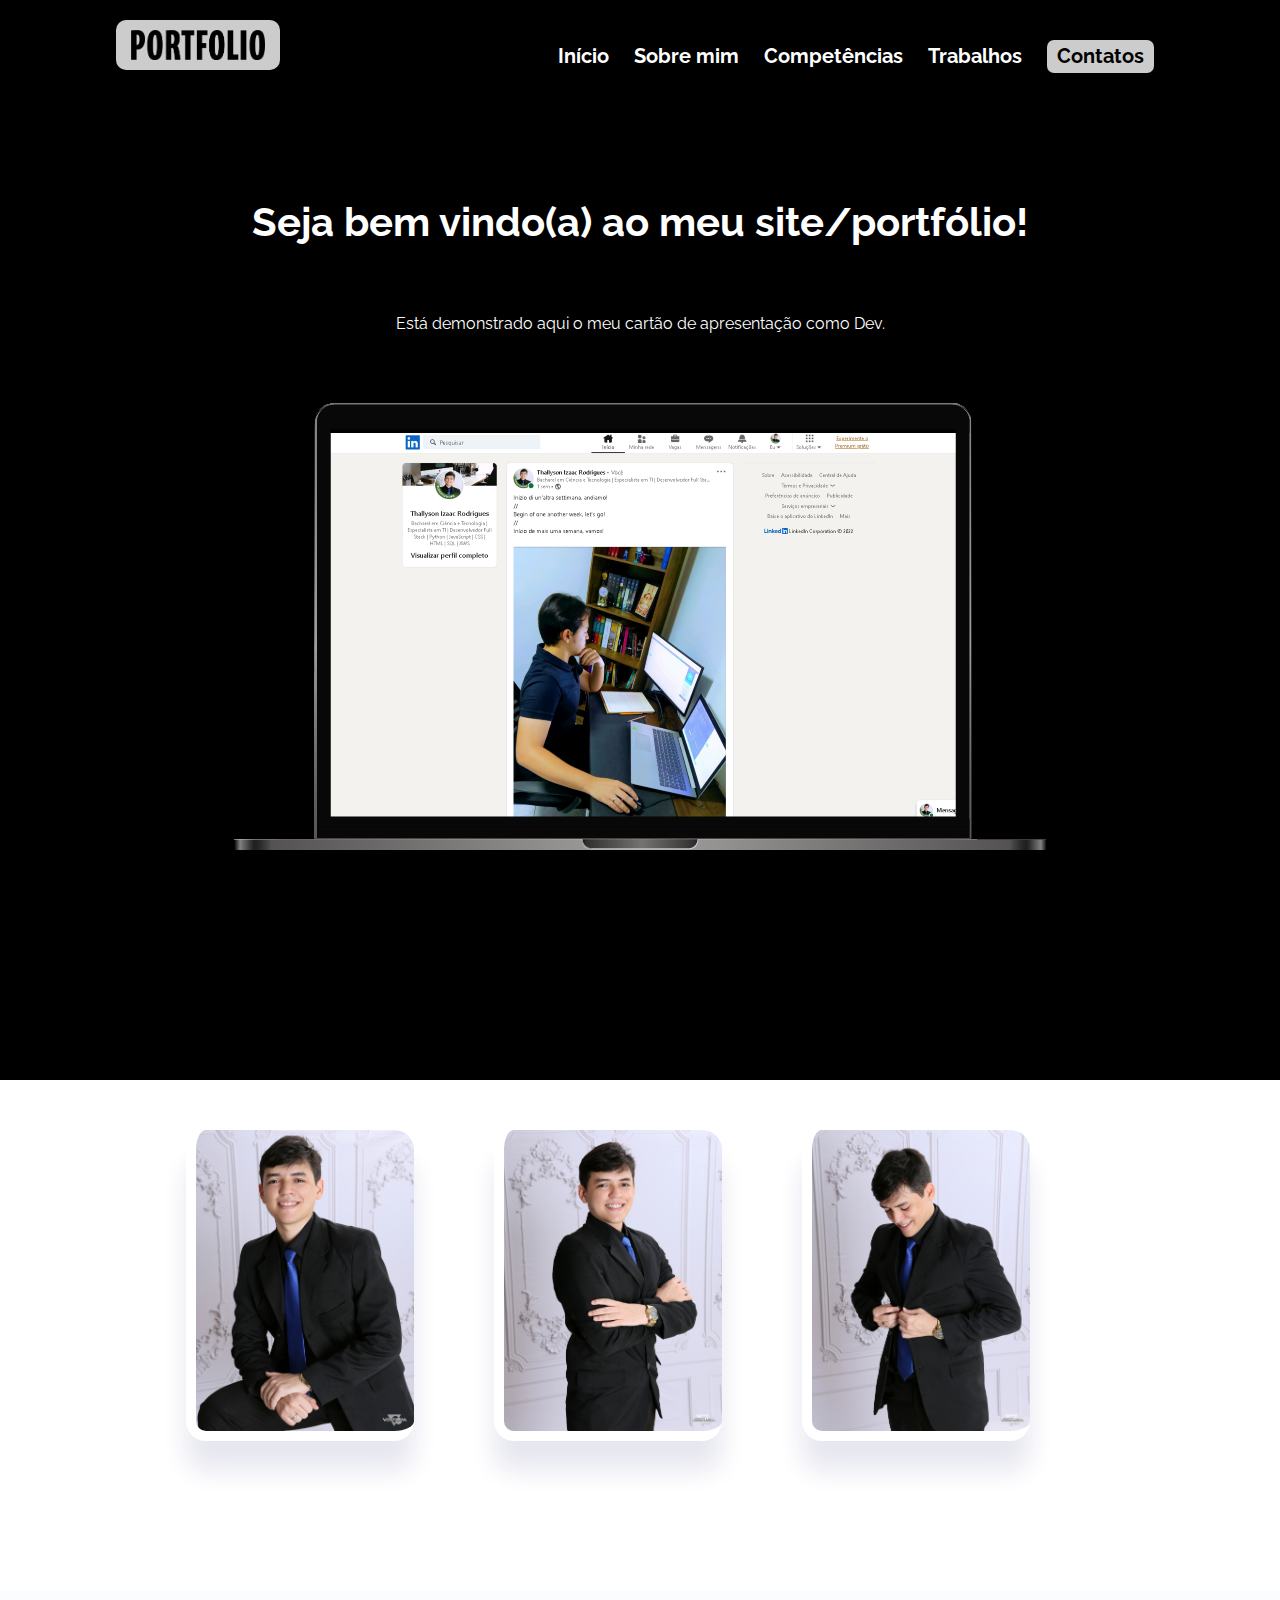
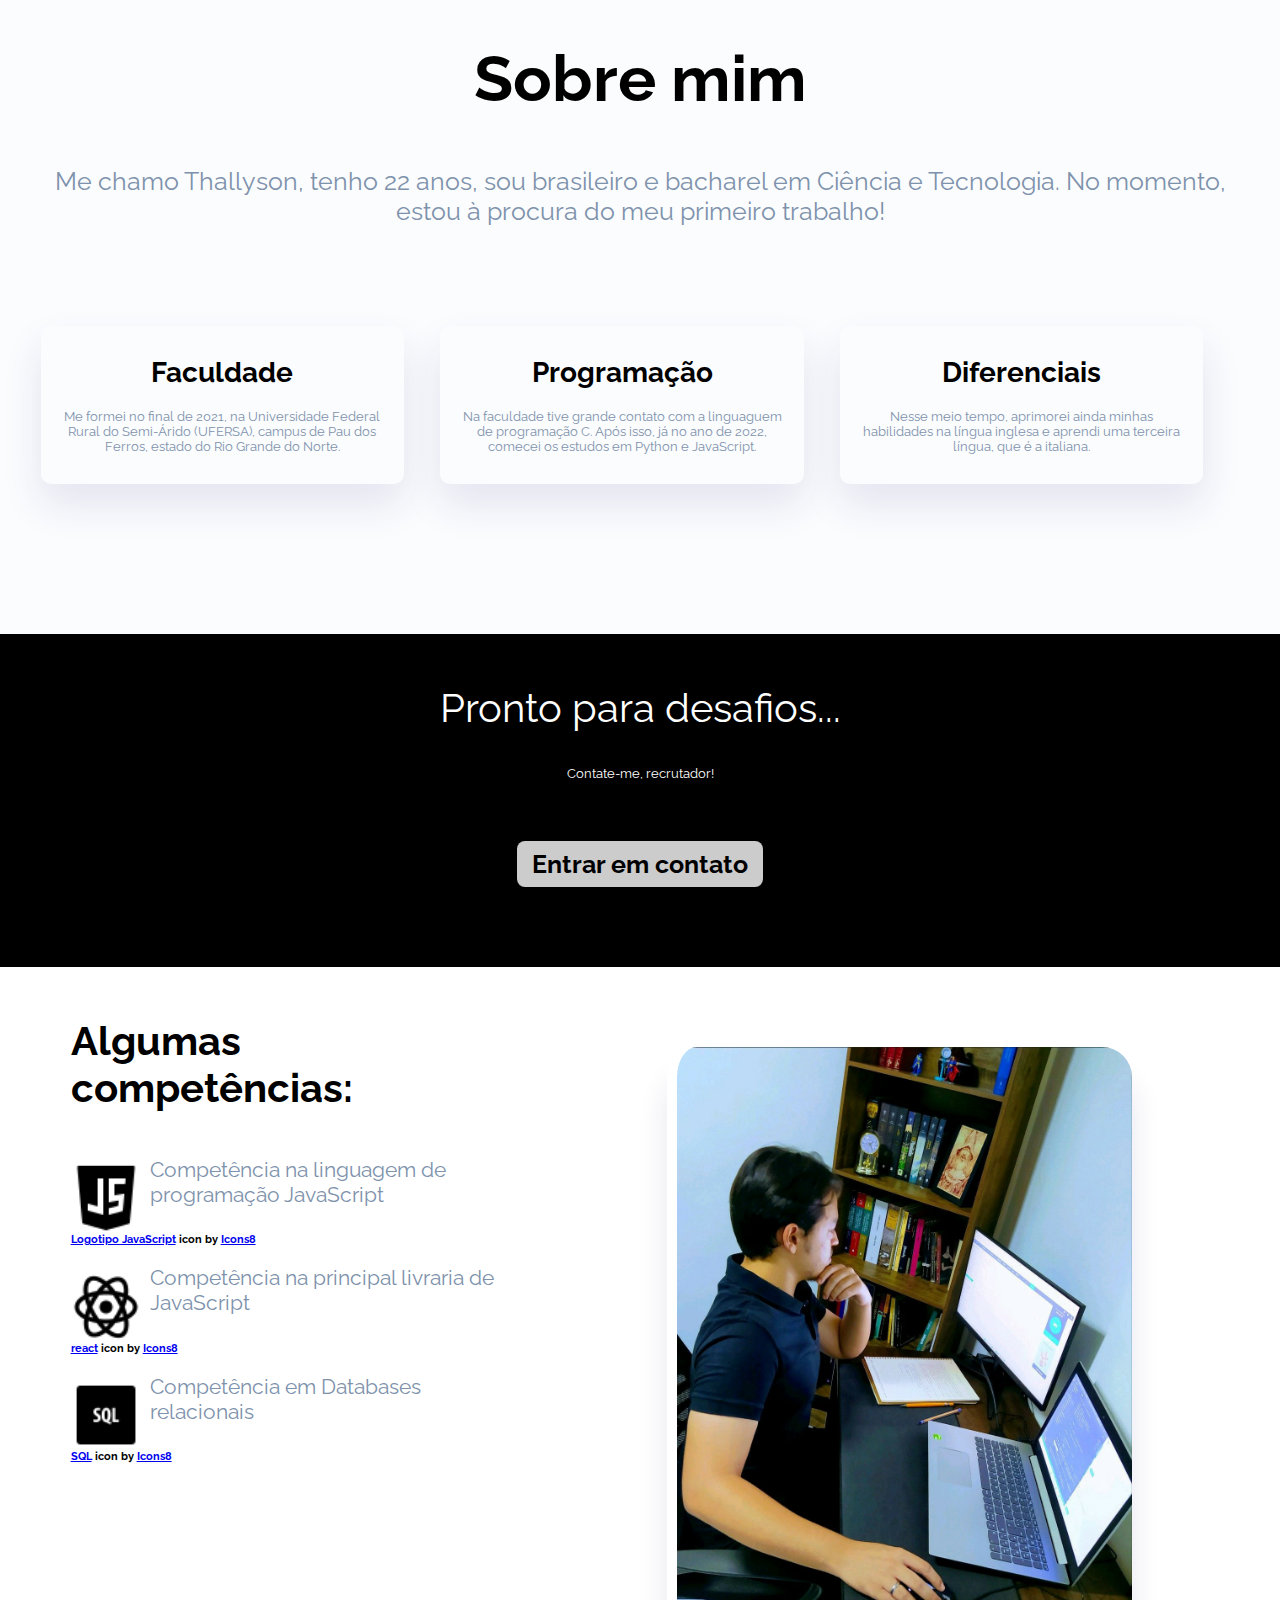
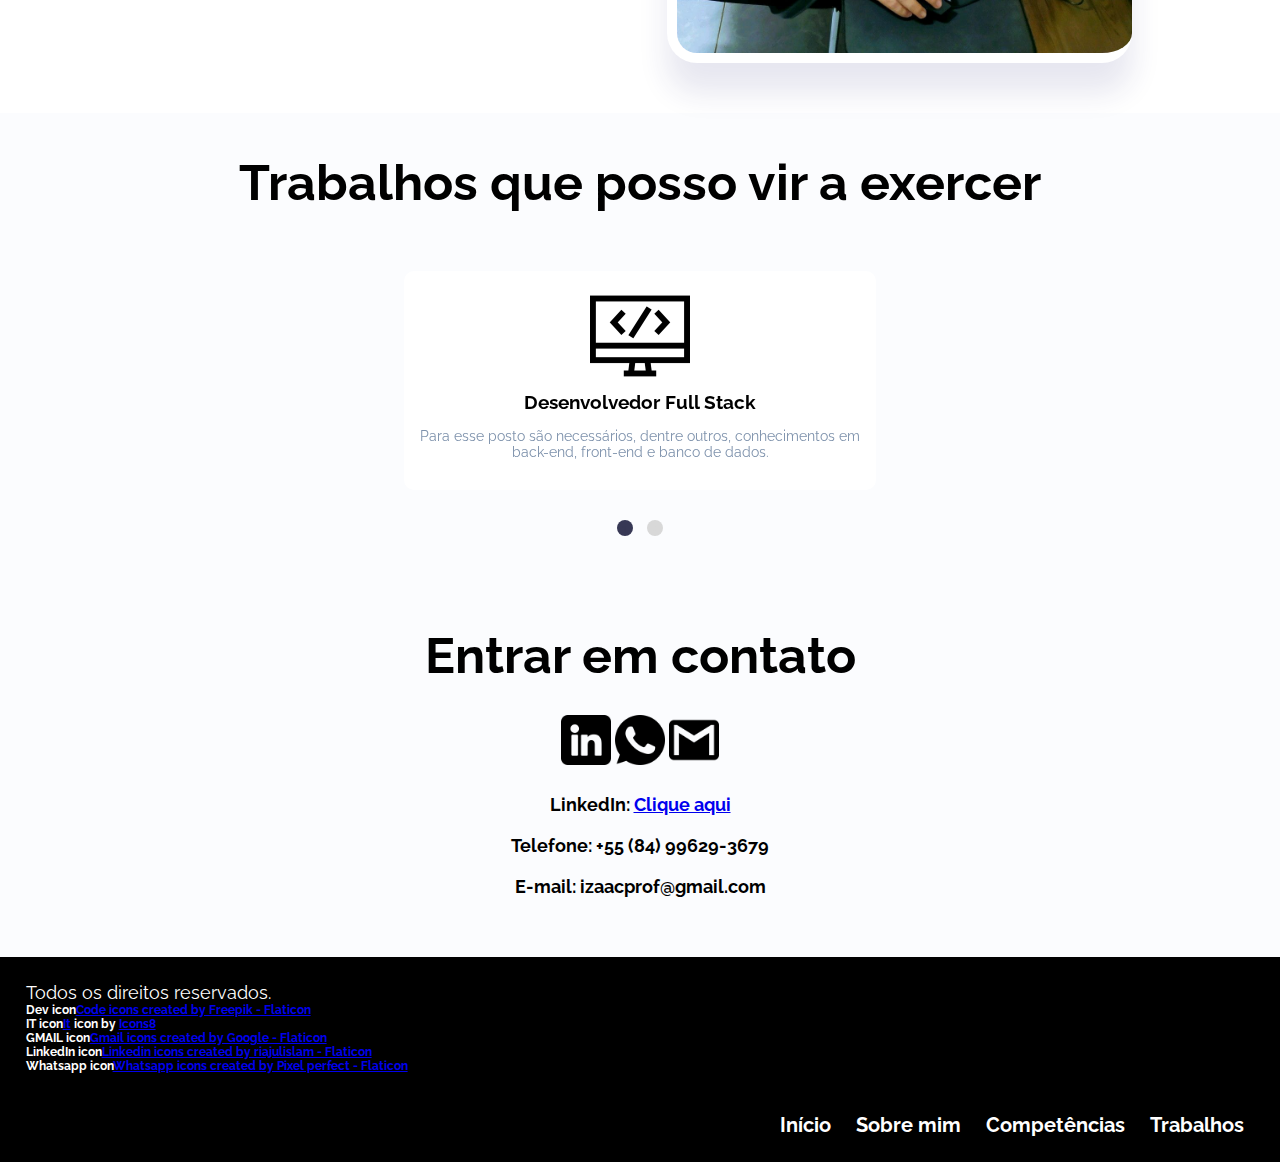
==== index.html @ 982c9e4d "Initial commit" ====
<html>
    <head>
        <title>DevThallyson Portfolio Website</title>
        <link rel="stylesheet" href="https://stackpath.bootstrapcdn.com/font-awesome/4.7.0/css/font-awesome.min.css" integrity="sha384-wvfXpqpZZVQGK6TAh5PVlGOfQNHSoD2xbE+QkPxCAFlNEevoEH3Sl0sibVcOQVnN" crossorigin="anonymous">
        <link rel="preconnect" href="https://fonts.gstatic.com">
        <link href="https://fonts.googleapis.com/css2?family=Raleway:wght@300;400;700&display=swap" rel="stylesheet">
        <meta name="viewport" content="width=device-width, initial-scale=1.0, maximum-scale=1.0">
        <link rel="stylesheet" href="style.css">
    </head>
    <body>
        <section class="main" id="inicio">
                <div class="center">
                    <div class="menu">
                        <div class="logo-menu">
                            <a href="/"></a>
                            <img src="imgs/NomePortfolio.png" alt="">
                        </div>
                        <div class="items-menu">
                            <a href="#inicio">Início</a>
                            <a href="#sobre-mim">Sobre mim</a>
                            <a href="#competencias">Competências</a>
                            <a href="#trabalhos">Trabalhos</a>
                            <a class="contact-btn" href="#contatos">Contatos</a>
                        </div>
                        <div class="items-menu-mobile">
                            <i class="fa fa-bars" aria-hidden="true"></i>
                            <div class="menu-mobile">
                                <a href="#inicio">Início</a>
                                <a href="#sobre-mim">Sobre mim</a>
                                <a href="#competencias">Competências</a>
                                <a href="#trabalhos">Trabalhos</a>
                                <a class="contact-btn" href="#contatos">Contatos</a>
                            </div>
                        </div>
                    </div>
                    <div class="mockup">
                    <h1>Seja bem vindo(a) ao meu site/portfólio!</h1>
                    <br>
                    <p>Está demonstrado aqui o meu cartão de apresentação como Dev.</dev></p>
                    <br>
                    <img src="imgs/note.png" />
                    </div>
                </div>
        </section>
        <section class="fotos">
            <div class="center">
                <img src="imgs/WhatsApp Image 2022-09-21 at 18.25.59.jpeg"/>
                <img src="imgs/WhatsApp Image 2022-09-21 at 18.26.00 (1).jpeg"/>
                <img src="imgs/WhatsApp Image 2022-09-21 at 18.26.00.jpeg"/>
            </div>
        </section>
        <section class="sobre-mim" id="sobre-mim">
            <div class="center">
                <h2>Sobre mim</h2>
                <p>Me chamo Thallyson, tenho 22 anos, sou brasileiro e bacharel em Ciência e Tecnologia.
                    No momento, estou à procura do meu primeiro trabalho!
                </p>

                <div class="diferenciais">
                    <div class="box-diferenciais">
                        <img src="">
                        <h3>Faculdade</h3>
                        <p>Me formei no final de 2021, na Universidade Federal Rural do Semi-Árido (UFERSA), campus de Pau dos Ferros, estado do Rio Grande do Norte.</p>
                    </div>
                    <div class="box-diferenciais">
                        <img src="">
                        <h3>Programação</h3>
                        <p>Na faculdade tive grande contato com a linguaguem de programação C. Após isso, já no ano de 2022, comecei os estudos em Python e JavaScript.</p>
                    </div>
                    <div class="box-diferenciais">
                        <img src="">
                        <h3>Diferenciais</h3>
                        <p>Nesse meio tempo, aprimorei ainda minhas habilidades na língua inglesa e aprendi uma terceira língua, que é a italiana. 
                        </p>
                    </div>
                </div>
            </div>
        </section>
        <section class="cta">
            <h2>Pronto para desafios...</h2>
            <h4>Contate-me, recrutador!</h4>
            <a href="#contatos">Entrar em contato</a>
        </section>
        <section class="beneficios" id="competencias">
            <div style="max-width: 1280px;" class="center">
                <div class="lista-beneficios">
                    <h1>Algumas competências:</h1>
                    <br/>
                    <p><img src="/imgs/js.png" alt=""/><span>Competência na linguagem de programação JavaScript</span></p>
                    <h6><a target="_blank" href="https://icons8.com/icon/106036/logotipo-javascript">Logotipo JavaScript</a> icon by <a target="_blank" href="https://icons8.com">Icons8</a></h6>
                    <br>
                    <p><img src="/imgs/react.png" alt=""/><span>Competência na principal livraria de JavaScript</span></p>
                    <h6><a target="_blank" href="https://icons8.com/icon/viH7JJy51bHj/react">react</a> icon by <a target="_blank" href="https://icons8.com">Icons8</a></h6>
                    <br/>
                    <p><img src="/imgs/sql.png" alt=""/><span>Competência em Databases relacionais</span></p>
                    <h6><a target="_blank" href="https://icons8.com/icon/10429/sql">SQL</a> icon by <a target="_blank" href="https://icons8.com">Icons8</a></h6>
                </div>
                <div class="img-beneficios">
                    <img src="imgs/WhatsApp Image 2022-09-21 at 20.45.23.jpeg" alt="">
                </div>
            </div>
        </section>
        <section class="trabalhos" id="trabalhos">
            <h1>Trabalhos que posso vir a exercer</h1>
            <div style="display: block;" class="center"></div>
            <br>
            <div class="container-slider">
                <div class="container-slider-single">
                    <img src="/imgs/dev.png" alt="">
                    <h3>Desenvolvedor Full Stack</h3>
                    <p>Para esse posto são necessários, dentre outros, conhecimentos em back-end, front-end e banco de dados.</p>
                </div>
                <div class="container-slider-single">
                    <img src="/imgs/IT.png" alt="">
                    <h3>Especialista em TI</h3>
                    <p>Para esse posto são necessários, dentre outros, conhecimentos em redes de computadores, cloud services e sistemas operativos.</p>
                </div>
            </div>
        </section>
        <section class="contato" id="contatos">
            <h1>Entrar em contato</h1>
            <div style="display: block;" class="center">
                <div class="lista-contatos-img">
                    <img style="max-width: 50px;" src="/imgs/linkedin.png" alt="">
                    <img style="max-width: 50px;" src="/imgs/whatsapp.png" alt="">
                    <img style="max-width: 50px;" src="/imgs/gmail-logo.png" alt="">
                </div>
                <div class="lista-contatos">
                    <h2>LinkedIn: <a target="_blank" href="https://www.linkedin.com/in/thallyson-izaac-rodrigues-b9a5971b4/">Clique aqui</a></h2>
                    <h2>Telefone: +55 (84) 99629-3679</h2>
                    <h2>E-mail: izaacprof@gmail.com</h2>
                </div>   
            </div>
        </section>
        <footer>
            <div style="max-width: 1280px;" class="center">
                <div class="text-footer">
                    <p>Todos os direitos reservados.</p>
                    <h6>Dev icon<a target="_blank" href="https://www.flaticon.com/free-icons/code" title="code icons">Code icons created by Freepik - Flaticon</a></h6>
                    <h6>IT icon<a target="_blank" href="https://icons8.com/icon/CYgD6pROr0CD/it">It</a> icon by <a target="_blank" href="https://icons8.com">Icons8</a></h6>
                    <h6>GMAIL icon<a href="https://www.flaticon.com/free-icons/gmail" title="gmail icons">Gmail icons created by Google - Flaticon</a></h6>
                    <h6>LinkedIn icon<a href="https://www.flaticon.com/free-icons/linkedin" title="linkedin icons">Linkedin icons created by riajulislam - Flaticon</a></h6>
                    <h6>Whatsapp icon<a href="https://www.flaticon.com/free-icons/whatsapp" title="whatsapp icons">Whatsapp icons created by Pixel perfect - Flaticon</a></h6>
                </div>
                <div class="items-menu">
                    <a href="#inicio">Início</a>
                    <a href="#sobre-mim">Sobre mim</a>
                    <a href="#competencias">Competências</a>
                    <a href="#trabalhos">Trabalhos</a>
                </div>
            </div>
        </footer>
        <script src="jquery.js"></script>
        <script src="slick.min.js"></script>
        <script>
            $(".container-slider").slick({
            dots: true,
            arrows:false,
            speed:1000,
            slidesToShow:1,
            slidesToScroll:1,
            autoPlay:true,
            autoplaySpeed:3000,
            pauseOnHover:false,
            responsive: [
                            {
                              breakpoint: 768,
                              settings: {
                                slidesToShow: 1,
                                slidesToScroll: 1
                              }
                            }],
            });
        </script>
        <script>
            var menuBtn = document.querySelector(".items-menu-mobile i");
            menuBtn.addEventListener("click",()=>{
                let itemsMenu =  document.querySelector(".menu-mobile");
                if(itemsMenu.classList.contains("show")){
                    itemsMenu.classList.remove("show");
                    itemsMenu.classList.add("hide");
                }else{
                    itemsMenu.classList.remove("hide");
                    itemsMenu.classList.add("show");
                }
                
            });
        </script>
    </body>
</html>
---- style.css ----
*{
    margin: 0;
    padding: 0;
    box-sizing: border-box;
    font-family: "Raleway", "sans-serif";
}

.center{
    display: flex;
    max-width: 1100px;
    padding: 0 2%;
    margin: 0 auto;
    flex-wrap: wrap;
}

section.main{
    background-color: #000000;
    background-position: center;
    background-size: cover;
    min-height: 700px;
    padding: 20px 0 80px 0;
}

.logo-menu img{
    background-color: #ccc;
    padding-top: 10px;
    padding-right: 15px;
    padding-left: 15px;
    padding-bottom: 10;
    border-radius: 10px;
    height: 50px;
}

.menu{display: flex; width: 100%;}

.logo-menu{width: 50%;}

.items-menu{
    font-size: 14px;
    width: 100%;
    text-align: right;
}

.items-menu a{
    font-weight: bold;
    color: white;
    text-decoration: none;
    display: inline-block;
    margin: 0 10px;
}

.items-menu a:hover{
    border-bottom: 4px solid #ccc;
}

.items-menu a.contact-btn{
    color: #000000;
    padding-left: 10px;
    padding-right: 10px;
    padding-bottom: 5px;
    padding-top: 4px;
    border-radius: 7px;
    background-color: #CCC;
}

.items-menu a.contact-btn:hover{
    border: 0;
}

.mockup{display: block;width: 100%;color: white;text-align: center; padding-top: 100px;padding-bottom: 150px;}

.mockup h1{
    font-size: 40px;
}

.mockup p{
    padding-top: 50px;
    padding-bottom: 50px;
}

.mockup img{
    background-position: center;
    background-repeat: no-repeat; 
    background-image: url(/imgs/tela.png);
    max-width: 100%;
}

section.fotos{
    padding: 50px 0;
    padding-bottom: 150px;
    padding-left: 5%;
}

section.fotos img{   
    padding-left: 10px;
    padding-bottom: 10px;
    margin-inline: 40px;
    display: inline-block;
    box-shadow: 0px 30px 25px #2426721c;
    border-radius: 20px;
    width: calc(130% / 6);
}

section.sobre-mim{
    padding: 50px 0;
    background-color: #FBFCFE;
    padding-bottom: 150px;
}


section.sobre-mim > .center >h2{
    padding-bottom: 50px;
    font-size: 64px;
    text-align: center;
    width: 100%;
}

section.sobre-mim > .center{
    max-width: 1280px;
}

section.sobre-mim > .center >p{
    padding-bottom: 50px;
    font-size: 25px;
    color: #7E92AC;
    text-align: center;
    width: 100%;
}

.diferenciais{
    display: flex;
    margin-top: 50px;
    margin-inline: 15px;
}

.box-diferenciais{
    box-shadow: 0px 20px 40px #2426721c;
    width: 33%;
    margin-right: 3%;
    padding: 10px 20px;
    border-radius: 10px;
}

.box-diferenciais h3{
    text-align: center;
    font-size: 28px;
    margin: 20px 0;
    color: black;
}

.box-diferenciais p{
    text-align: center;
    font-size: 13px;
    color: #7E92AC;
    margin-bottom: 20px;
}

section.cta{
    background-color: #000000;
    padding-top: 40px;
    padding-bottom: 80px;
    background-size: cover;
    background-position: center;
    min-height: 200px;
    text-align: center;
    color: white;
}

section.cta h2,
section.cta h4{
    font-weight: normal;
    margin: 10px 0;

}

section.cta h2{
    padding-bottom: 25px;
    font-size: 40px;
}

section.cta h4{
    padding-bottom: 50px;
    font-size: 13px;
}

section.cta a{
    display: inline-block;
    padding: 8px 15px;
    font-weight: bold;
    border-radius: 8px;
    font-size: 25px;
    background: #ccc;
    text-decoration: none;
    color: #000000;
}

section.beneficios{
    padding: 50px 0;
}

.lista-beneficios{
    width: 40%;
    padding-left: 45px;
}

.lista-beneficios h1{
    margin-bottom: 6%;
    color: black;
    font-size: 40px;
}

.lista-beneficios p{
    color: #7E92AC;
    vertical-align: middle;
    font-size: 14px;
}

.lista-beneficios span{
    padding-left: 2%;
    font-size: 21px;
    display: inline-block;
    width: calc(100% - 70px);
}

.lista-beneficios img{
    vertical-align: middle;
    width: 70px;
    display: inline-block;
}

.img-beneficios{
    padding-left: 150px;
    width: 50%;
}

.img-beneficios img{
    margin-top: 30px;
    padding-left: 10px;
    padding-bottom: 10px;
    box-shadow: 0px 30px 30px #2426721c;
    border-radius: 30px;
    max-width: 100%;
}

section.trabalhos{
    background-color: #FBFCFE;
    padding: 40px 0;

}

section.trabalhos > h1{
    text-align: center;
    font-size: 50px;
}

.container-slider{
    margin-left: 30%;
    margin-right: 30%;
    overflow: hidden;
    padding: 40px 0;
}

.container-slider-single{ 
    float: left;
    background-color: white;
    padding: 15px;
    text-align: center;
    border-radius: 10px;
}
.container-slider-single h3{
    padding-top: 5px;
}
.container-slider-single p{
    margin: 15px 0;
    color: #7E92AC;
    font-size: 14px;
    
}

.slick-slide{
    margin-inline: 10px;
    }
    .slick-list{
        margin-inline: 10px;
    }

/****SLICK SLIDER****/

.slick-dotted ul{
    display: block;
	list-style-type: none;
	text-align: center;
	position: relative;
	top:30px;
}

.slick-dotted li{
	display: inline-block;
	margin: 0 7px;
}

.slick-dotted button:focus{
	outline: 0;
}

.slick-dotted li button{
	width: 16px;
	height: 16px;
	border-radius: 8px;
	color: #d8d8d8;
	border-width: 0;
	background: #d8d8d8;
	opacity: 1;
	cursor: pointer;
}

li.slick-active button{
	background: #373855;
	color: #373855;
}

.slick-slide:focus { outline: none; }

/*Fim slick slider*/

section.contato{
    background-color: #FBFCFE;
    padding: 40px 0;
}

section.contato h1{
    font-size: 50px;
    text-align: center;
    padding-bottom: 30px;
}

section.contato .lista-contatos-img{
    text-align: center;
    padding-bottom: 25px;
}

section.contato h2{
    font-size: 18px;
    text-align: center;
    margin-bottom: 20px;
}

footer{
    align-items: center;
    font-size: 18px;
    background-color: #000000;
    color: white;
}

.text-footer{
    font-size: 18px;
    width: 100%;
    margin-bottom: 20px;
    margin-top: 25px;
}

.items-menu{
    font-size: 20px;
    margin-top: 20px;
    margin-bottom: 25px;
}

.items-menu-mobile{
    width: 100%;
    text-align: right;
    display: none;
}

.items-menu-mobile i{
    color: white;
    cursor: pointer;
    position: relative;
    top: 15px;
    font-size: 23px;
}

@media screen and (max-width:768px){
    .items-menu-mobile{
        display: block;
    }
    .menu-mobile{
        display: none;
        opacity: 0;
        transition: 1s;
        position: absolute;
        left: 0;
        top: 65px;
        width: 100%;
        padding: 15px 0;
        text-align: center;
        background: #ccc;
        border-radius: 8px;
    }
    .show{
        display: block;
        opacity: 1;
    }
    .hide{
        opacity: 0;
    }
    .menu-mobile a{
        font-size: 25px;
        text-align: center;
        display: block;
        margin: 8px 0;
        color: rgb(40, 40, 40);
        text-decoration: none;
        font-weight: bold;
        padding: 8px 0;
        margin-bottom: 40px;
        margin-top: 40px;
    }
    section.main .items-menu{
        width: 100%;
        display: none;
    }

    footer .items-menu{
        width: 100%;
        text-align: center;
    }
    footer .items-menu a{
        display: block;
        margin: 10px 0;
        text-align: center;
    }
    .text-footer{
        width: 100%;
        text-align: center;
        padding: 8px 0;
    }
    .lista-beneficios,.img-beneficios{
        padding-left: 50px;
        width: 80%;
        margin-bottom: 30px;
        align-items: center;
    }

    .diferenciais{
        flex-wrap: wrap;
    }
    .box-diferenciais{
        width: 100%;
        margin-right: 0;
    }
    section.fotos > .center{
        flex-wrap: nowrap;
        flex-direction: column;
        align-items: center;
        text-align: center;
    }
    section.fotos img{
        margin-top: 25px;
        width: 65%;
        max-width: 300px;
    }
    section.sobre-mim > .center >h2{
        padding-left: 25px;
        width: 95%;
    }
    section.sobre-mim > .center >p{
        padding-left: 25px;
        width: 95%;
    }
    .box-diferenciais{
        margin-bottom: 30px;
    }
    .box-diferenciais h3{
        text-align: center;
    }
    
    .box-diferenciais p{
        text-align: center;
    }

    section.cta{
        width: 100%;
    }
    .lista-beneficios h1{
        padding-bottom: 25px;
    }
    .lista-beneficios img{
        padding-bottom: 80px;
    }
    .lista-beneficios span{
        padding-top: 10px;
        margin-bottom: 0px;
    }
    .container-slider{
        margin-left: 50px;
        margin-right: 50px;
    }
    section.contato h1{
        padding-bottom: 70px;
    }
}
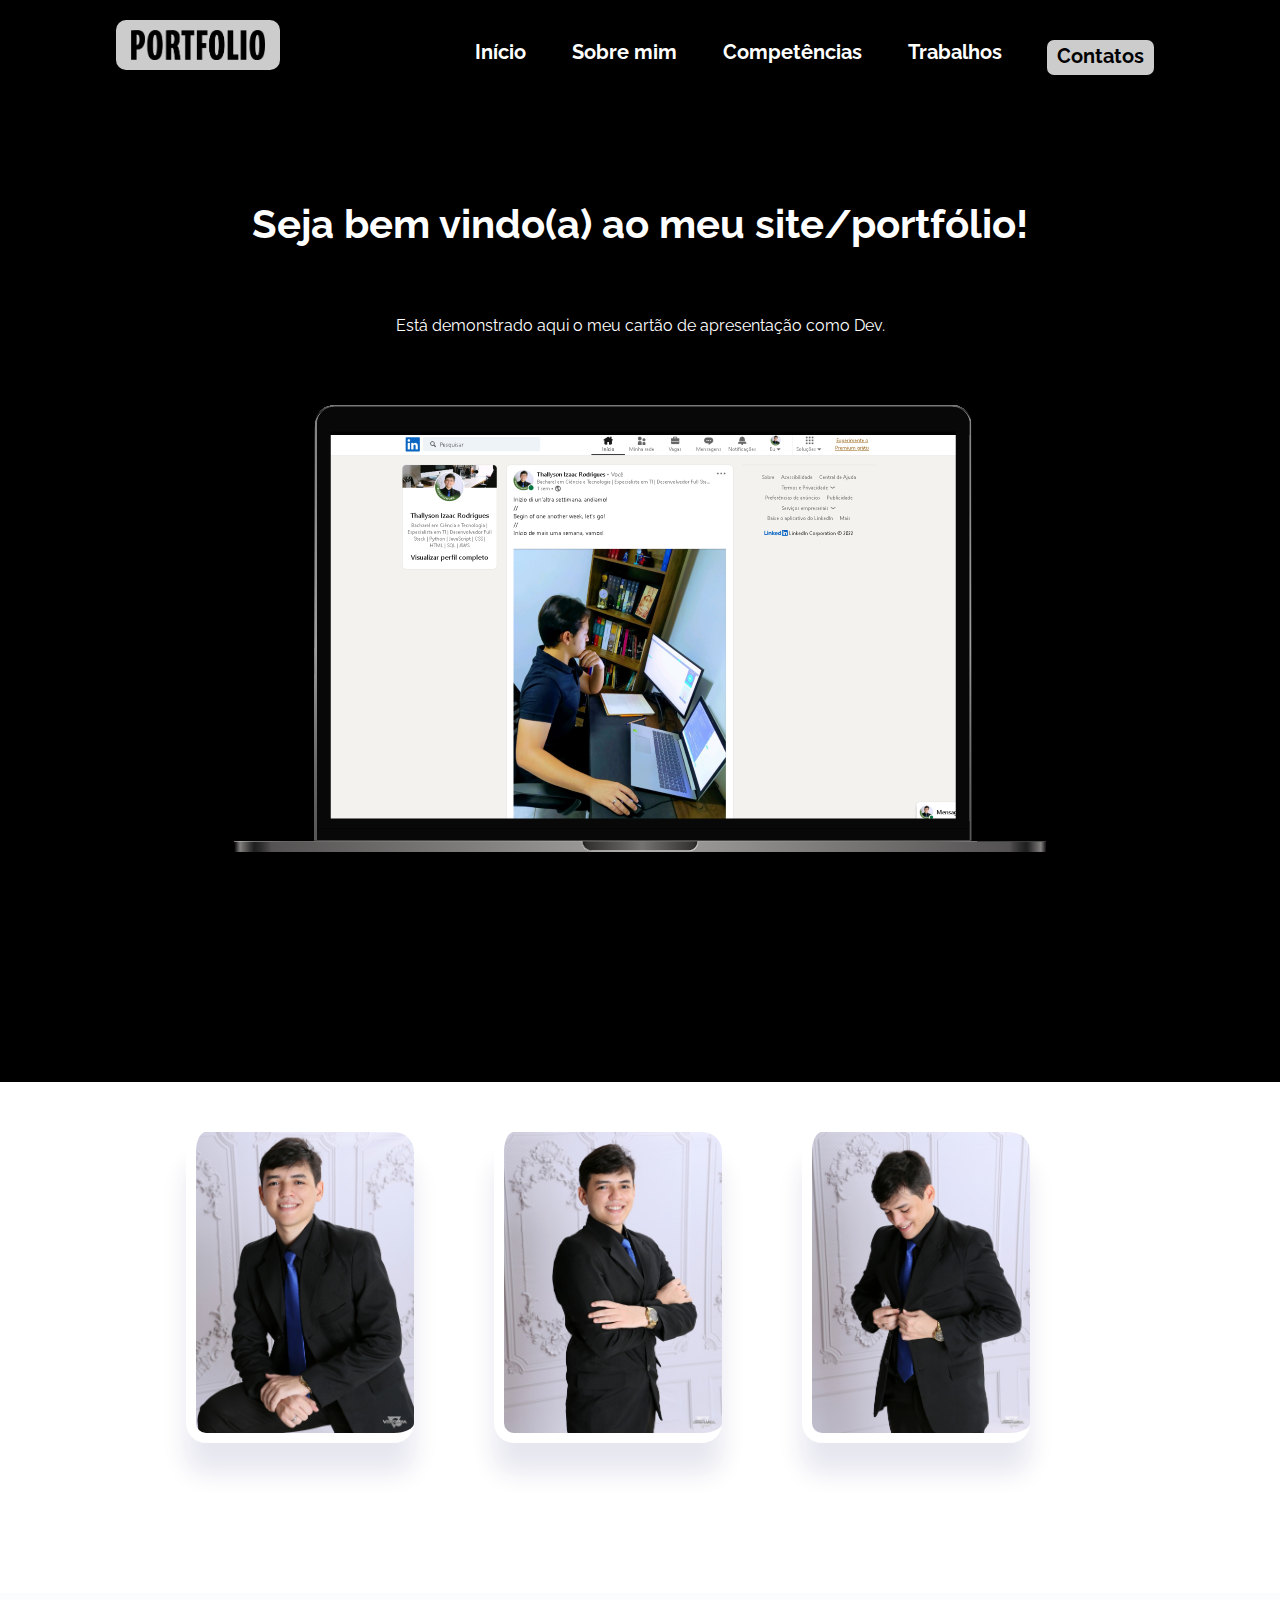
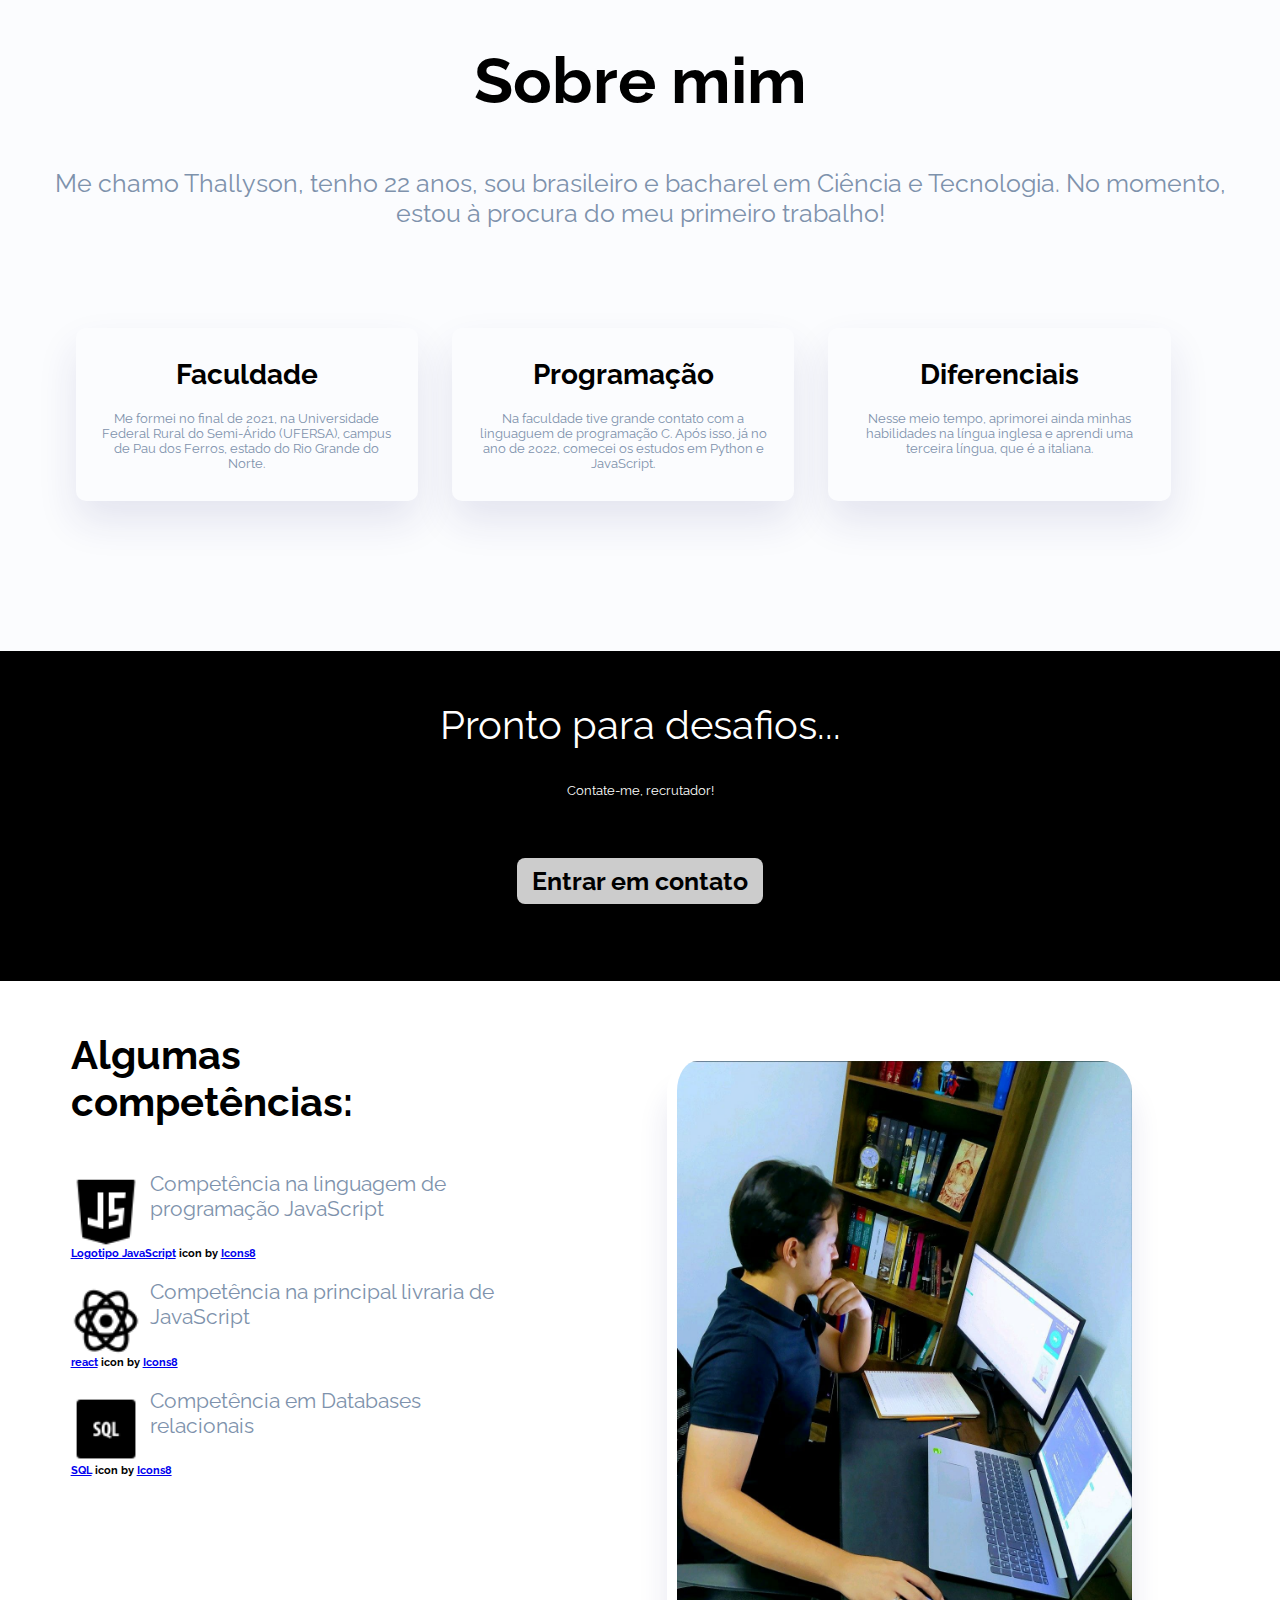
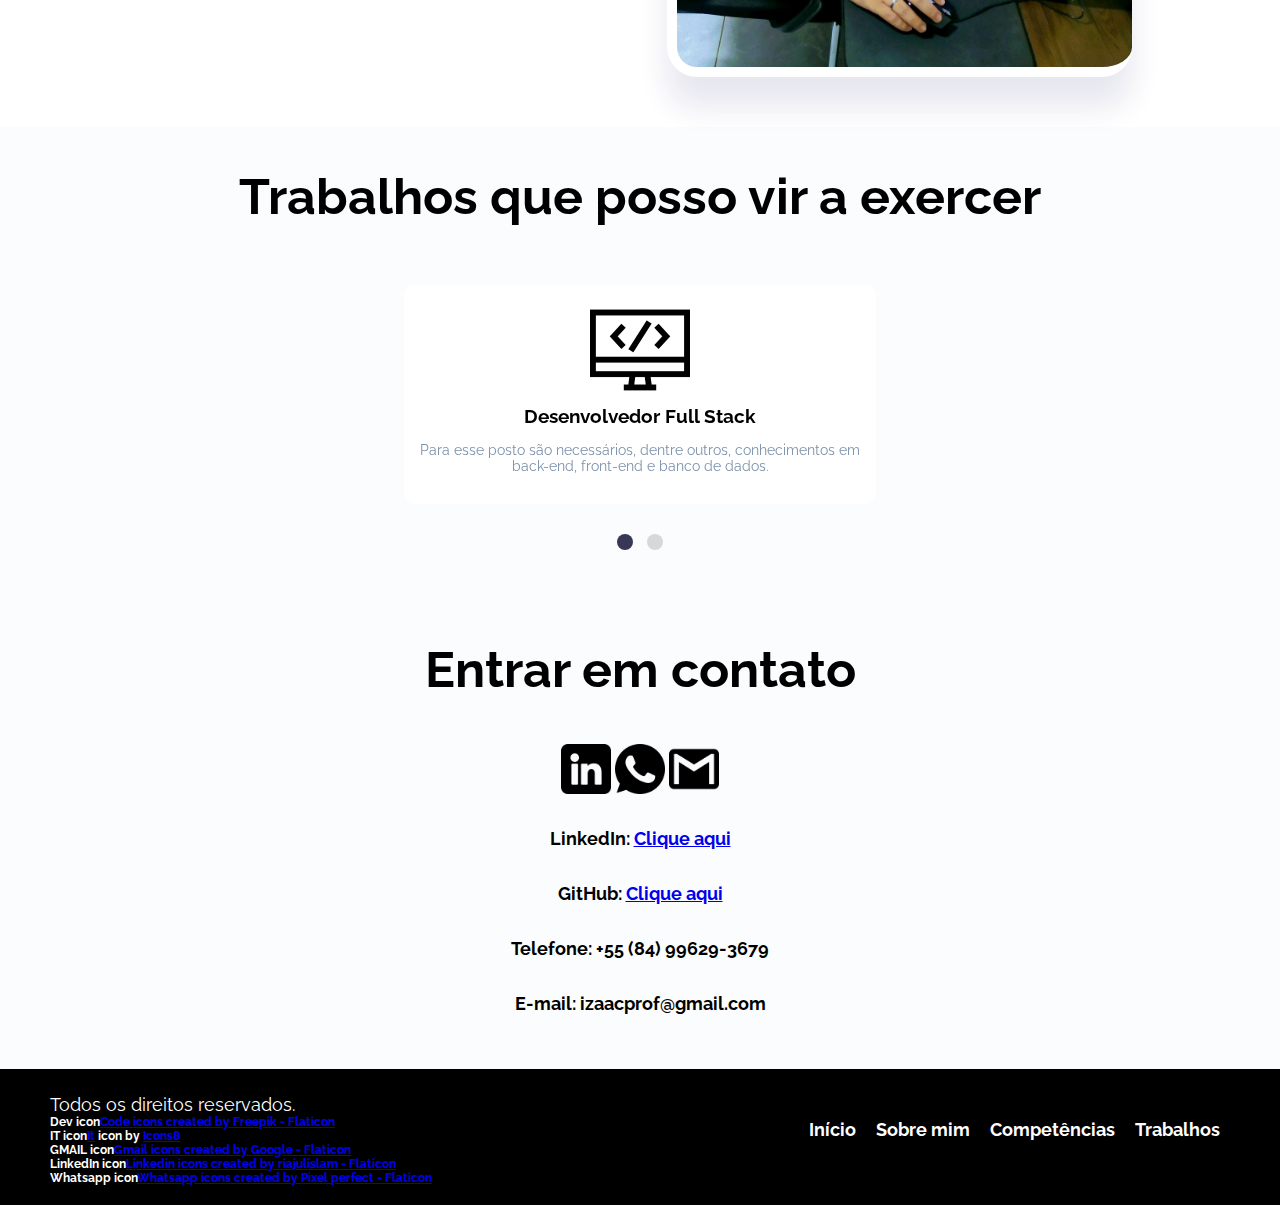
==== commit ec105e39: "alteração" ====
--- a/index.html
+++ b/index.html
@@ -16,7 +16,7 @@
                             <img src="imgs/NomePortfolio.png" alt="">
                         </div>
                         <div class="items-menu">
-                            <a href="#inicio">Início</a>
+                            <a href="#inicio" >Início</a>
                             <a href="#sobre-mim">Sobre mim</a>
                             <a href="#competencias">Competências</a>
                             <a href="#trabalhos">Trabalhos</a>
@@ -44,9 +44,9 @@
         </section>
         <section class="fotos">
             <div class="center">
-                <img src="imgs/WhatsApp Image 2022-09-21 at 18.25.59.jpeg"/>
-                <img src="imgs/WhatsApp Image 2022-09-21 at 18.26.00 (1).jpeg"/>
-                <img src="imgs/WhatsApp Image 2022-09-21 at 18.26.00.jpeg"/>
+                <img id="img1" src="imgs/WhatsApp Image 2022-09-21 at 18.25.59.jpeg"/>
+                <img id="img2" src="imgs/WhatsApp Image 2022-09-21 at 18.26.00 (1).jpeg"/>
+                <img id="img3" src="imgs/WhatsApp Image 2022-09-21 at 18.26.00.jpeg"/>
             </div>
         </section>
         <section class="sobre-mim" id="sobre-mim">
@@ -126,27 +126,28 @@
                     <img style="max-width: 50px;" src="/imgs/gmail-logo.png" alt="">
                 </div>
                 <div class="lista-contatos">
-                    <h2>LinkedIn: <a target="_blank" href="https://www.linkedin.com/in/thallyson-izaac-rodrigues-b9a5971b4/">Clique aqui</a></h2>
-                    <h2>Telefone: +55 (84) 99629-3679</h2>
-                    <h2>E-mail: izaacprof@gmail.com</h2>
+                    <h2 id="linkedin">LinkedIn: <a target="_blank" href="https://www.linkedin.com/in/thallyson-izaac-rodrigues-b9a5971b4/">Clique aqui</a></h2>
+                    <h2 id="github">GitHub: <a target="_blank" href="https://github.com/ThallysonIzaac">Clique aqui</a></h2>
+                    <h2 id="telefone">Telefone: +55 (84) 99629-3679</h2>
+                    <h2 id="email">E-mail: izaacprof@gmail.com</h2>
                 </div>   
             </div>
         </section>
         <footer>
             <div style="max-width: 1280px;" class="center">
-                <div class="text-footer">
+                <aside class="text-footer">
                     <p>Todos os direitos reservados.</p>
                     <h6>Dev icon<a target="_blank" href="https://www.flaticon.com/free-icons/code" title="code icons">Code icons created by Freepik - Flaticon</a></h6>
                     <h6>IT icon<a target="_blank" href="https://icons8.com/icon/CYgD6pROr0CD/it">It</a> icon by <a target="_blank" href="https://icons8.com">Icons8</a></h6>
                     <h6>GMAIL icon<a href="https://www.flaticon.com/free-icons/gmail" title="gmail icons">Gmail icons created by Google - Flaticon</a></h6>
                     <h6>LinkedIn icon<a href="https://www.flaticon.com/free-icons/linkedin" title="linkedin icons">Linkedin icons created by riajulislam - Flaticon</a></h6>
                     <h6>Whatsapp icon<a href="https://www.flaticon.com/free-icons/whatsapp" title="whatsapp icons">Whatsapp icons created by Pixel perfect - Flaticon</a></h6>
-                </div>
-                <div class="items-menu">
-                    <a href="#inicio">Início</a>
-                    <a href="#sobre-mim">Sobre mim</a>
-                    <a href="#competencias">Competências</a>
-                    <a href="#trabalhos">Trabalhos</a>
+                </aside>
+                <div class="items-menu-2">
+                    <a id="inicio" href="#inicio">Início</a>
+                    <a id="sobre" href="#sobre-mim">Sobre mim</a>
+                    <a id="competencias" href="#competencias">Competências</a>
+                    <a id="trabalhos" href="#trabalhos">Trabalhos</a>
                 </div>
             </div>
         </footer>
--- a/style.css
+++ b/style.css
@@ -29,6 +29,12 @@
     padding-bottom: 10;
     border-radius: 10px;
     height: 50px;
+    transition: 0.3s;
+}
+
+.logo-menu img:hover{
+    transition: 0.4s;
+    height: 55px;
 }
 
 .menu{display: flex; width: 100%;}
@@ -36,9 +42,14 @@
 .logo-menu{width: 50%;}
 
 .items-menu{
-    font-size: 14px;
+    display: flex;
     width: 100%;
     text-align: right;
+    font-size: 20px;
+    margin-top: 20px;
+    margin-bottom: 25px;
+    justify-content: space-between;
+    height: 35px;
 }
 
 .items-menu a{
@@ -51,6 +62,7 @@
 
 .items-menu a:hover{
     border-bottom: 4px solid #ccc;
+    transition: 0.3s;
 }
 
 .items-menu a.contact-btn{
@@ -64,18 +76,45 @@
 }
 
 .items-menu a.contact-btn:hover{
-    border: 0;
+    border: 2px solid #CCC;
+    color: #ccc;
+    background-color: #000000;
+}
+
+.items-menu a.contact-btn:active{
+    font-size: 1.1rem;
+}
+
+.items-menu a{
+    transition: 0.3s;
+}
+
+.items-menu-mobile{
+    width: 100%;
+    text-align: right;
+    display: none; 
+    margin-inline: 20px;
+}
+
+.items-menu-mobile i{
+    color: white;
+    cursor: pointer;
+    position: relative;
+    top: 15px;
+    font-size: 23px;
 }
 
 .mockup{display: block;width: 100%;color: white;text-align: center; padding-top: 100px;padding-bottom: 150px;}
 
 .mockup h1{
     font-size: 40px;
+    transition: 0.09s;
 }
 
 .mockup p{
     padding-top: 50px;
     padding-bottom: 50px;
+    transition: 0.09s;
 }
 
 .mockup img{
@@ -83,12 +122,14 @@
     background-repeat: no-repeat; 
     background-image: url(/imgs/tela.png);
     max-width: 100%;
+    transition: 0.09s;
 }
 
 section.fotos{
     padding: 50px 0;
     padding-bottom: 150px;
     padding-left: 5%;
+    transition: 0.3s;
 }
 
 section.fotos img{   
@@ -105,6 +146,7 @@
     padding: 50px 0;
     background-color: #FBFCFE;
     padding-bottom: 150px;
+    transition: 0.3s;
 }
 
 
@@ -130,7 +172,9 @@
 .diferenciais{
     display: flex;
     margin-top: 50px;
-    margin-inline: 15px;
+    margin-inline: 50px;
+    transition: 0.3s;
+    justify-content: space-between;
 }
 
 .box-diferenciais{
@@ -164,6 +208,8 @@
     min-height: 200px;
     text-align: center;
     color: white;
+    transition: 0.3s;
+    height: 330px;
 }
 
 section.cta h2,
@@ -194,6 +240,17 @@
     color: #000000;
 }
 
+section.cta a:active{
+    font-size: 1.4rem;
+}
+
+section.cta a:hover{
+    border: 2px solid #CCC;
+    color: #ccc;
+    background-color: #000000;
+    transition: 0.3s;
+}
+
 section.beneficios{
     padding: 50px 0;
 }
@@ -201,6 +258,7 @@
 .lista-beneficios{
     width: 40%;
     padding-left: 45px;
+    transition: 0.3s;
 }
 
 .lista-beneficios h1{
@@ -245,6 +303,7 @@
 section.trabalhos{
     background-color: #FBFCFE;
     padding: 40px 0;
+    transition: 0.3s;
 
 }
 
@@ -258,6 +317,7 @@
     margin-right: 30%;
     overflow: hidden;
     padding: 40px 0;
+    transition: 0.3s;
 }
 
 .container-slider-single{ 
@@ -326,6 +386,12 @@
 section.contato{
     background-color: #FBFCFE;
     padding: 40px 0;
+    transition: 0.3s;
+}
+
+section.contato .center{
+    padding-top: 15px;
+    height: 300px;
 }
 
 section.contato h1{
@@ -339,44 +405,100 @@
     padding-bottom: 25px;
 }
 
+section.contato .lista-contatos{
+    display: flex;
+    flex-direction: column;
+    align-items: center;
+}
+
 section.contato h2{
+    height: 35px;
     font-size: 18px;
-    text-align: center;
     margin-bottom: 20px;
 }
 
+section.contato #linkedin{
+    cursor: pointer;
+    padding: 5px;
+}
+
+section.contato #linkedin:hover{
+    border-bottom: 4px solid #000000ff;
+    max-width: max-content;
+    transition: 0.3s;
+}
+
+section.contato #github{
+    cursor: pointer;
+    padding: 5px;
+}
+
+section.contato #github:hover{
+    border-bottom: 4px solid #000000ff;
+    max-width: max-content;
+    transition: 0.3s;
+}
+
+section.contato #telefone{
+    padding: 5px;
+}
+
+section.contato #telefone:hover{
+    border-bottom: 4px solid #000000ff;
+    max-width: max-content;
+    transition: 0.3s;
+}
+
+section.contato #email{
+    padding: 5px;
+}
+
+section.contato #email:hover{
+    border-bottom: 4px solid #000000ff;
+    max-width: max-content;
+    transition: 0.3s;
+}
+
 footer{
-    align-items: center;
     font-size: 18px;
     background-color: #000000;
     color: white;
+    transition: 0.3s;
+    max-width: 100%;
+    padding: 0 2%;
+    margin: 0 auto;
 }
 
 .text-footer{
     font-size: 18px;
-    width: 100%;
+    width: 50%;
     margin-bottom: 20px;
     margin-top: 25px;
 }
 
-.items-menu{
-    font-size: 20px;
+.items-menu-2{
+    width: 50%;
+    font-size: 18px;
+    display: flex;
+    align-items: center;
+    justify-content: end;
     margin-top: 20px;
     margin-bottom: 25px;
 }
 
-.items-menu-mobile{
-    width: 100%;
-    text-align: right;
-    display: none;
-}
-
-.items-menu-mobile i{
+.items-menu-2 a{
+    display: block;
+    font-weight: bold;
     color: white;
-    cursor: pointer;
-    position: relative;
-    top: 15px;
-    font-size: 23px;
+    text-decoration: none;
+    margin: 0 10px;
+    display: inline-block;
+    height: 30px;
+}
+
+.items-menu-2 a:hover{
+    border-bottom: 4px solid #CCC;
+    transition: 0.3s;
 }
 
 @media screen and (max-width:768px){
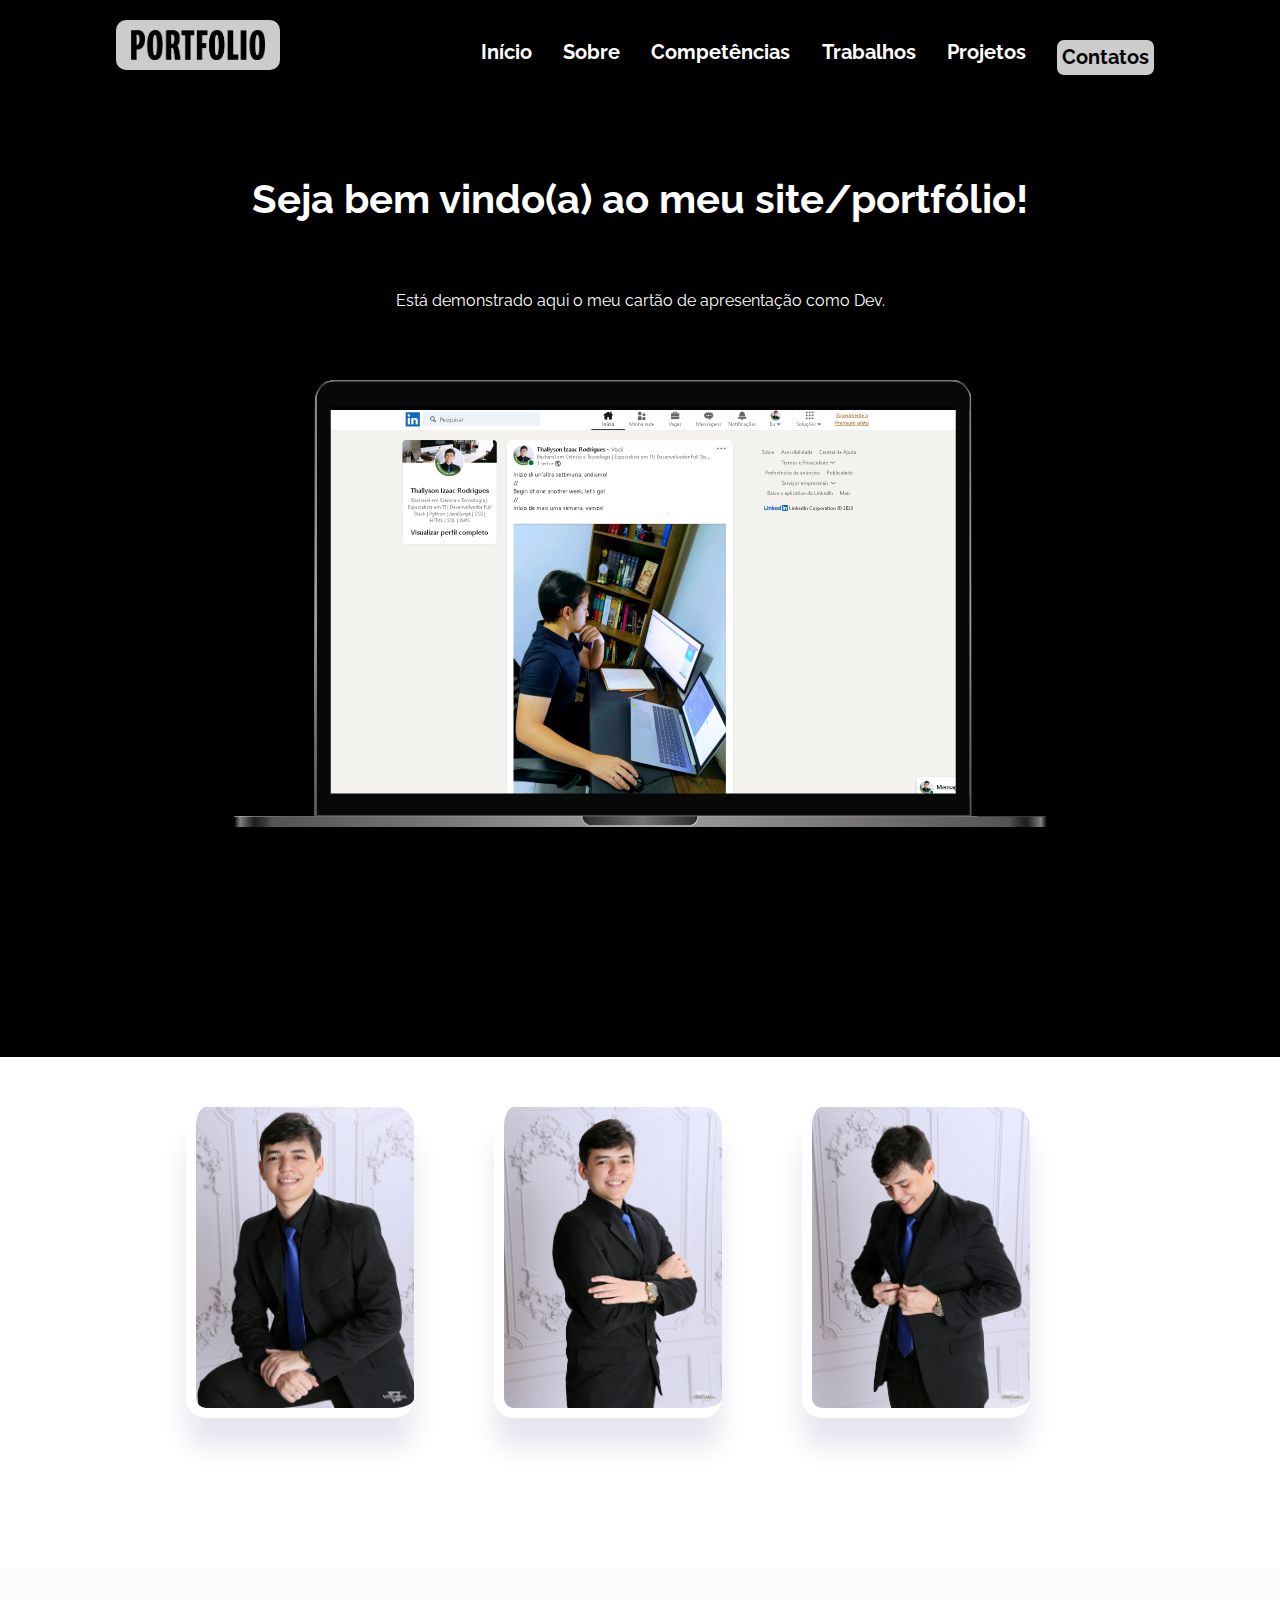
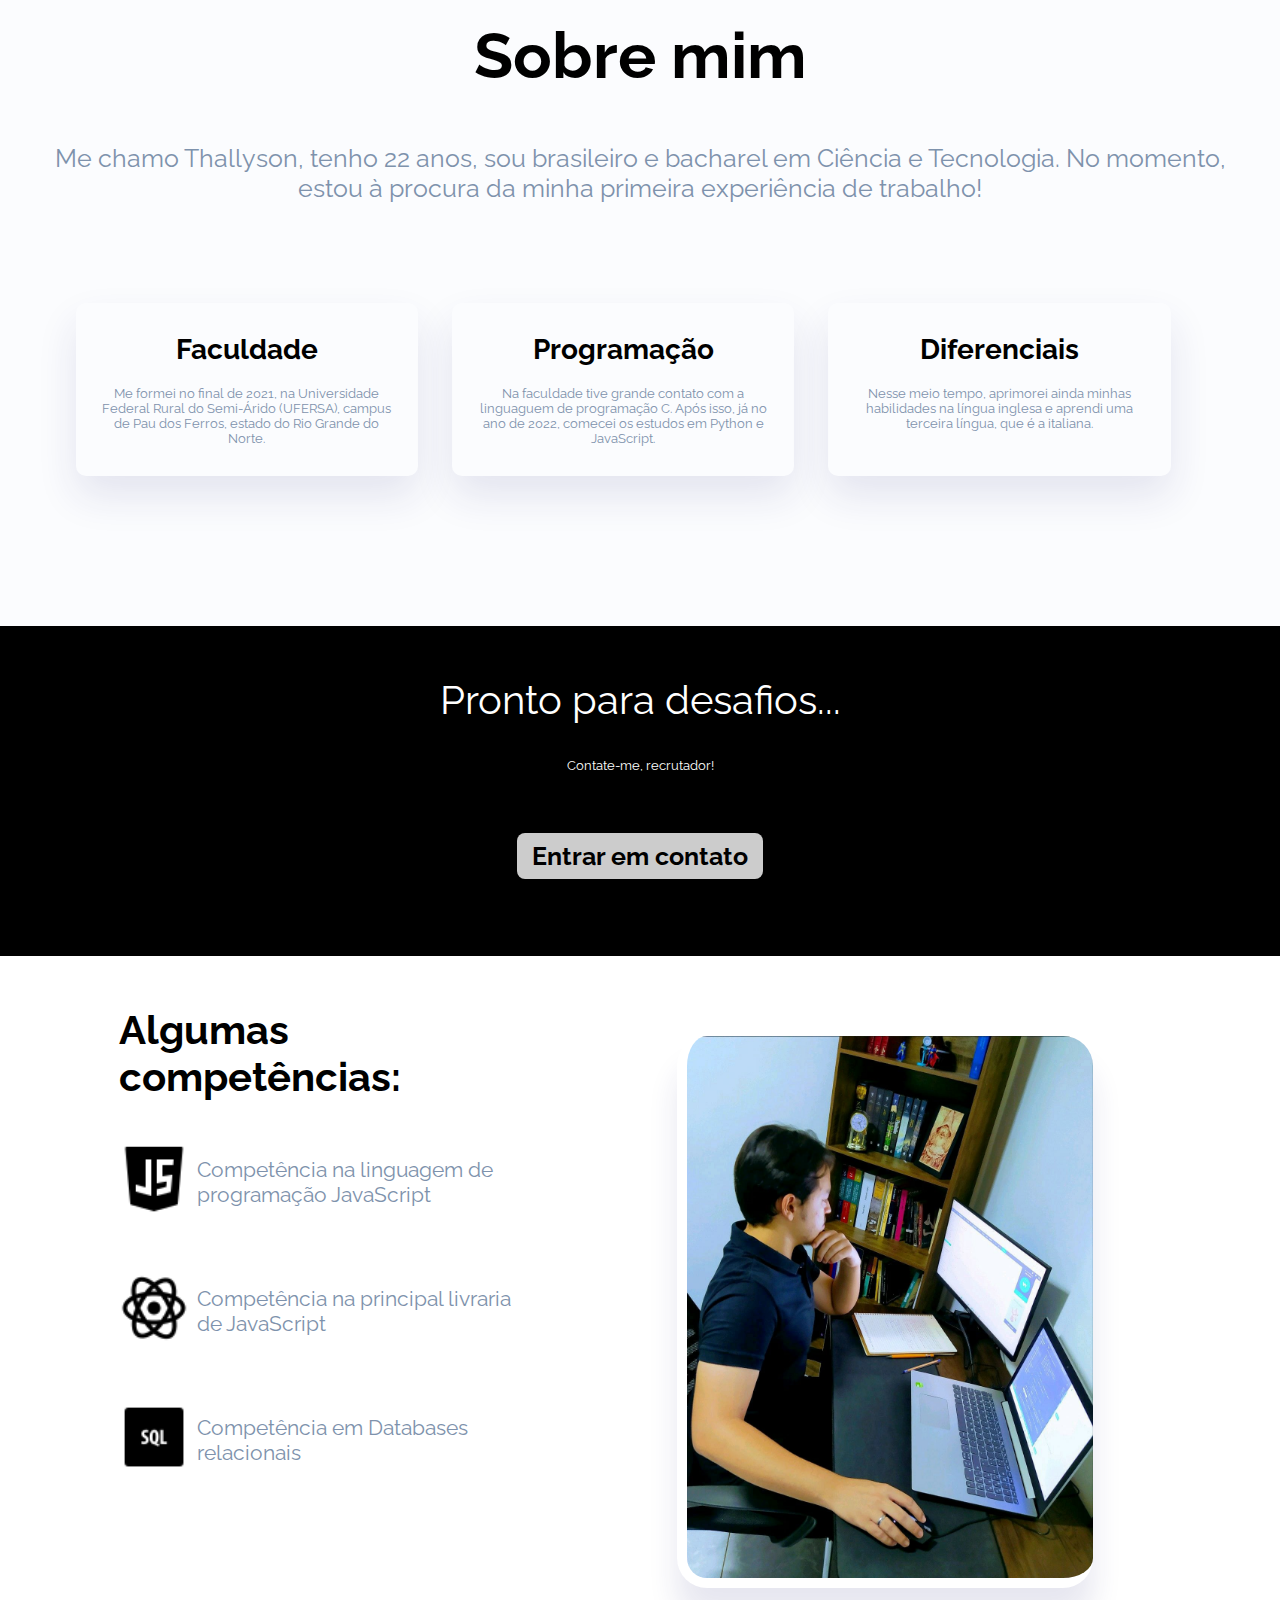
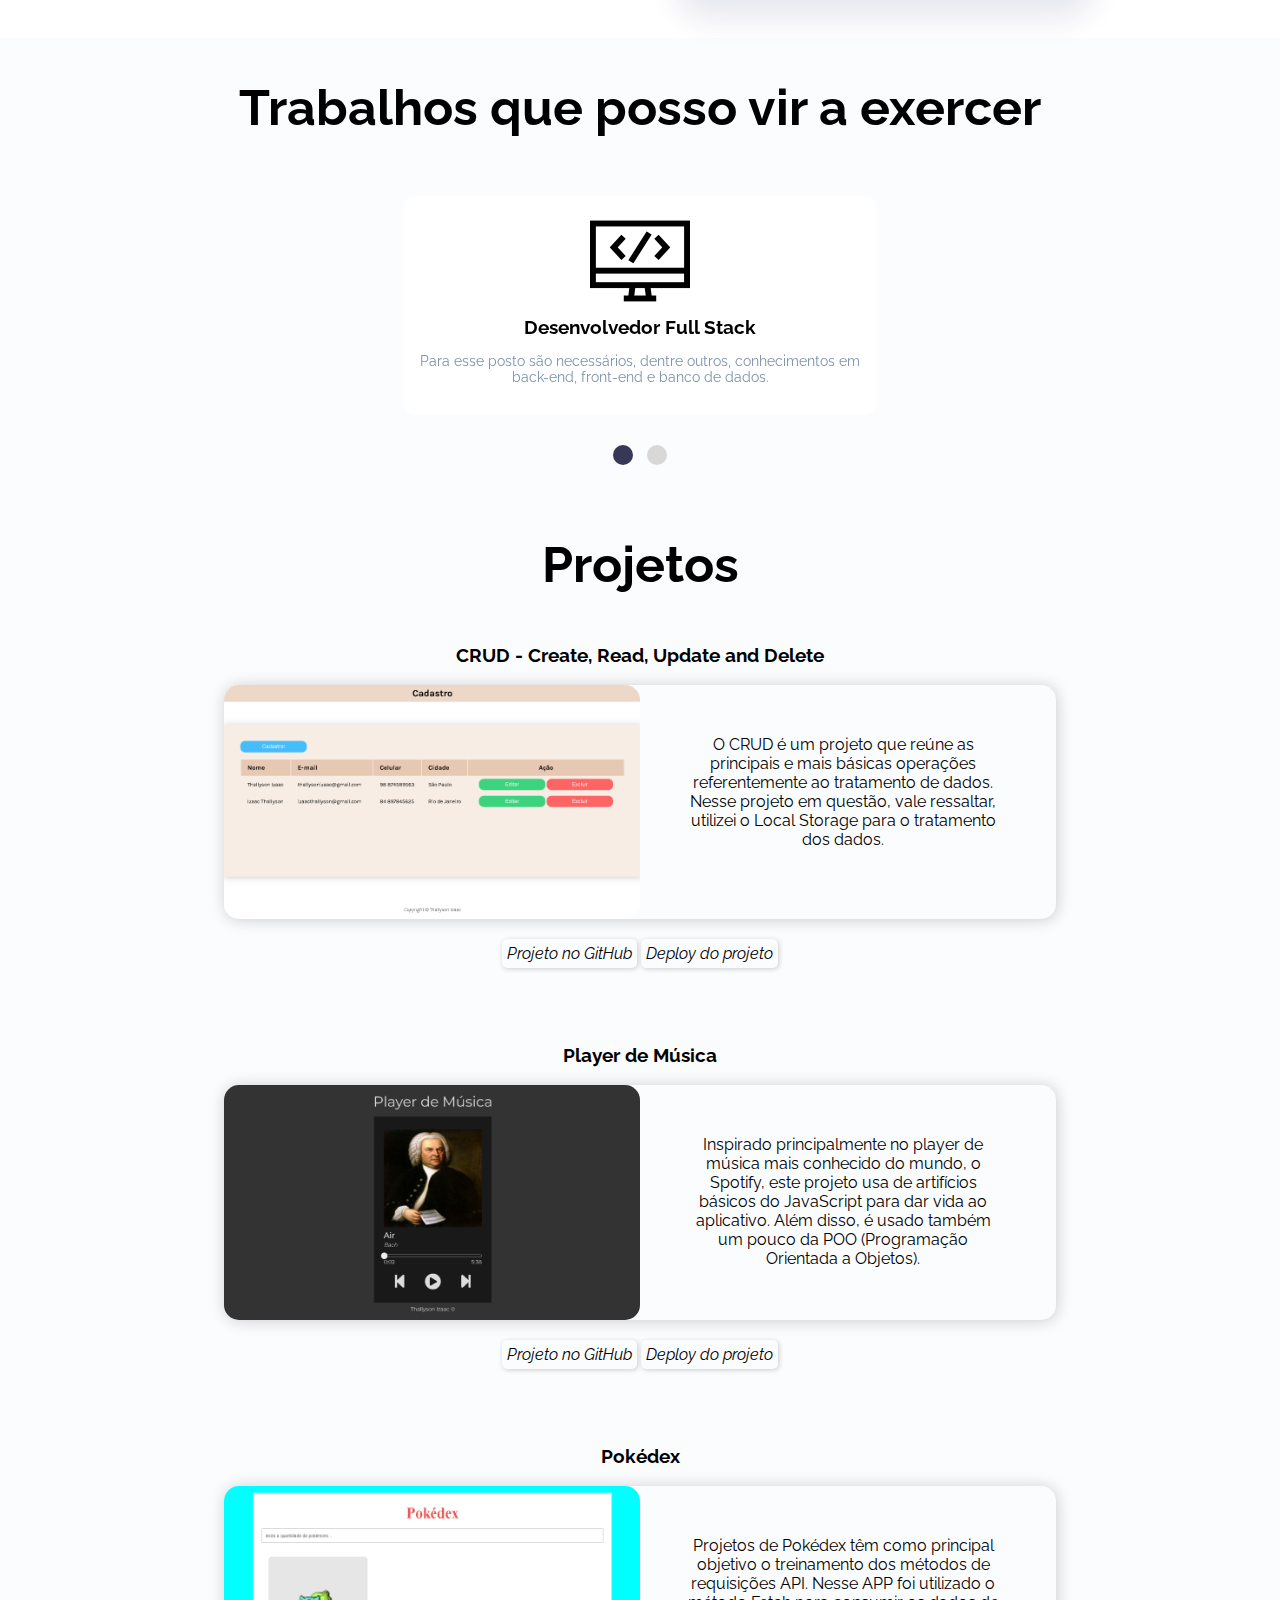
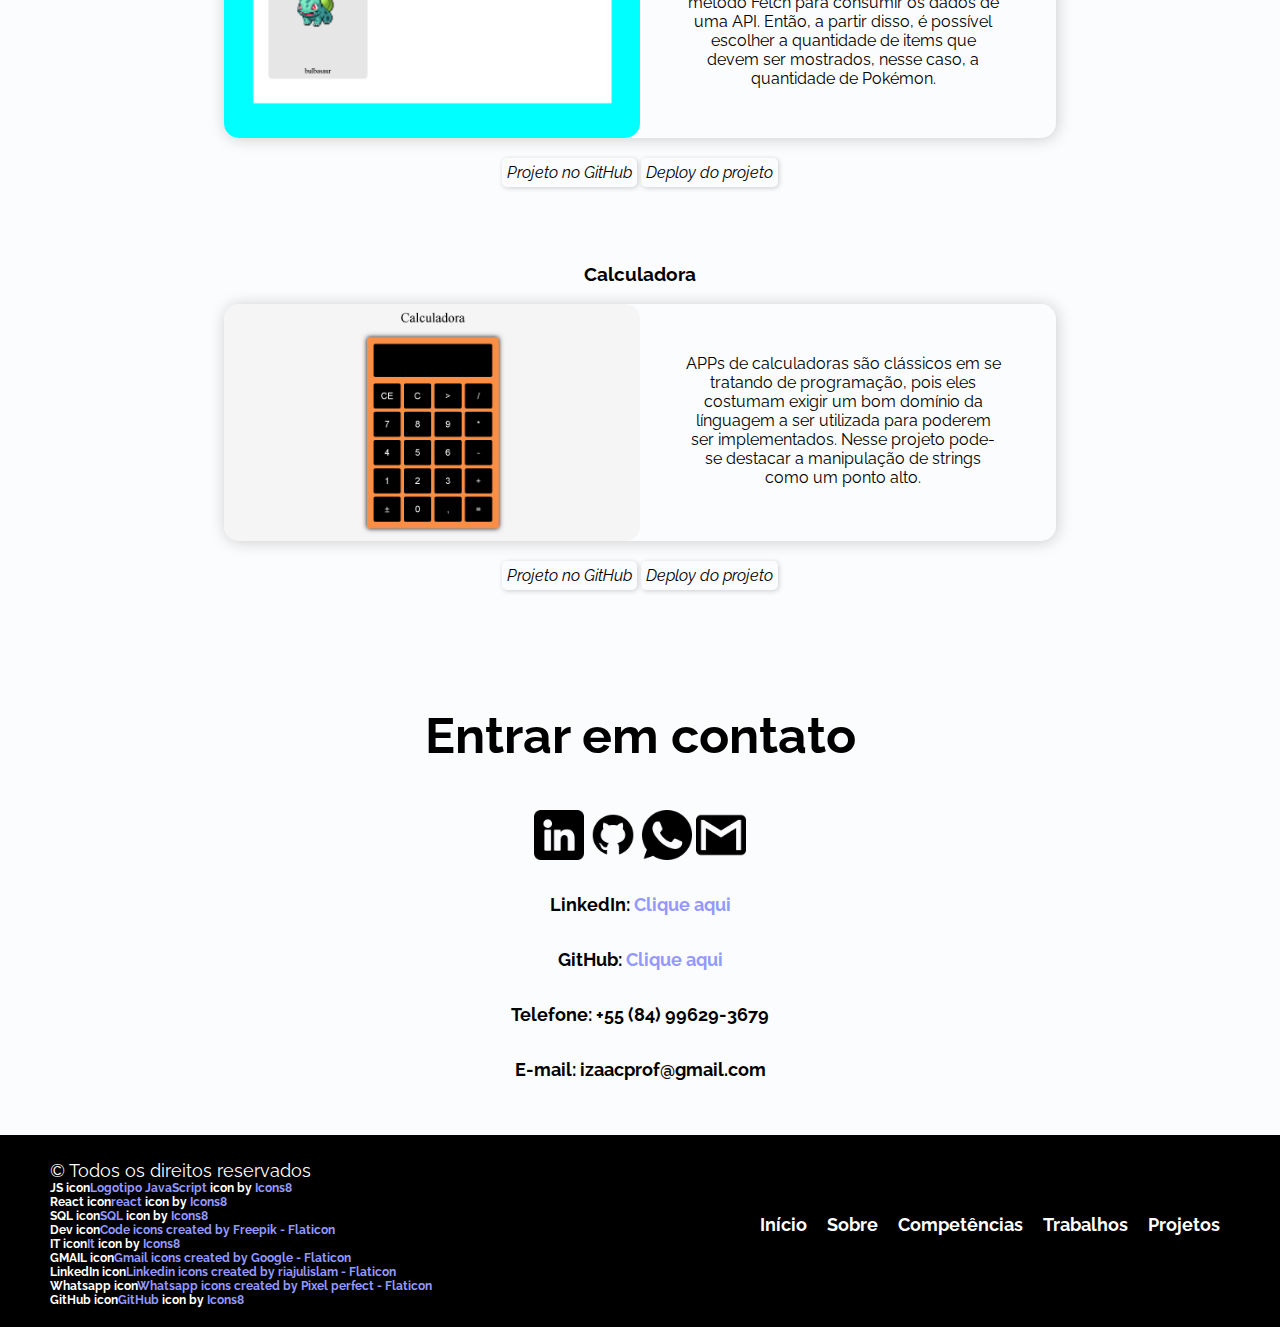
==== commit d6b58d38: "atualizando portfolio" ====
--- a/index.html
+++ b/index.html
@@ -17,18 +17,20 @@
                         </div>
                         <div class="items-menu">
                             <a href="#inicio" >Início</a>
-                            <a href="#sobre-mim">Sobre mim</a>
-                            <a href="#competencias">Competências</a>
+                            <a href="#sobre-mim" >Sobre</a>
+                            <a href="#competencias" >Competências</a>
                             <a href="#trabalhos">Trabalhos</a>
+                            <a href="#projetos" >Projetos</a>
                             <a class="contact-btn" href="#contatos">Contatos</a>
                         </div>
                         <div class="items-menu-mobile">
                             <i class="fa fa-bars" aria-hidden="true"></i>
                             <div class="menu-mobile">
                                 <a href="#inicio">Início</a>
-                                <a href="#sobre-mim">Sobre mim</a>
+                                <a href="#sobre-mim">Sobre</a>
                                 <a href="#competencias">Competências</a>
                                 <a href="#trabalhos">Trabalhos</a>
+                                <a href="projetos">Projetos</a>
                                 <a class="contact-btn" href="#contatos">Contatos</a>
                             </div>
                         </div>
@@ -53,7 +55,7 @@
             <div class="center">
                 <h2>Sobre mim</h2>
                 <p>Me chamo Thallyson, tenho 22 anos, sou brasileiro e bacharel em Ciência e Tecnologia.
-                    No momento, estou à procura do meu primeiro trabalho!
+                    No momento, estou à procura da minha primeira experiência de trabalho!
                 </p>
 
                 <div class="diferenciais">
@@ -70,7 +72,7 @@
                     <div class="box-diferenciais">
                         <img src="">
                         <h3>Diferenciais</h3>
-                        <p>Nesse meio tempo, aprimorei ainda minhas habilidades na língua inglesa e aprendi uma terceira língua, que é a italiana. 
+                        <p>Nesse meio tempo, aprimorei ainda minhas habilidades na língua inglesa e aprendi uma terceira língua, que é a italiana.
                         </p>
                     </div>
                 </div>
@@ -87,16 +89,16 @@
                     <h1>Algumas competências:</h1>
                     <br/>
                     <p><img src="/imgs/js.png" alt=""/><span>Competência na linguagem de programação JavaScript</span></p>
-                    <h6><a target="_blank" href="https://icons8.com/icon/106036/logotipo-javascript">Logotipo JavaScript</a> icon by <a target="_blank" href="https://icons8.com">Icons8</a></h6>
+                    
                     <br>
                     <p><img src="/imgs/react.png" alt=""/><span>Competência na principal livraria de JavaScript</span></p>
-                    <h6><a target="_blank" href="https://icons8.com/icon/viH7JJy51bHj/react">react</a> icon by <a target="_blank" href="https://icons8.com">Icons8</a></h6>
+                    
                     <br/>
                     <p><img src="/imgs/sql.png" alt=""/><span>Competência em Databases relacionais</span></p>
-                    <h6><a target="_blank" href="https://icons8.com/icon/10429/sql">SQL</a> icon by <a target="_blank" href="https://icons8.com">Icons8</a></h6>
+                    
                 </div>
                 <div class="img-beneficios">
-                    <img src="imgs/WhatsApp Image 2022-09-21 at 20.45.23.jpeg" alt="">
+                    <img src="imgs/WhatsApp Image 2022-09-21 at 20.45.23.jpeg" id="imgBeneficios">
                 </div>
             </div>
         </section>
@@ -117,17 +119,96 @@
                 </div>
             </div>
         </section>
+        <section class="projetos" id="projetos">
+            <h1>Projetos</h1>
+            <div class="projetos-javascript">
+                <div class="projeto-1">
+                    <h3 class="nome-projeto">CRUD - Create, Read, Update and Delete</h3>
+                    <br>
+                    <div class="container-projeto-1">
+                        <img src="./imgs/CRUD.png">
+                        <p class="descrição-projeto">
+                            O CRUD é um projeto que reúne as principais
+                            e mais básicas operações referentemente
+                            ao tratamento de dados. Nesse projeto em 
+                            questão, vale ressaltar, utilizei o Local
+                            Storage para o tratamento dos dados.   
+                        </p>
+                    </div>
+                    <div class="buttons">
+                        <a target="_blank" href="https://github.com/ThallysonIzaac/Treinamentos-JavaScript-1/tree/CRUD" id="button-1">Projeto no GitHub</a>
+                        <a target="_blank" href="./apps/CRUD/index.html" id="button-2">Deploy do projeto</a>
+                    </div>
+                </div>
+                <div class="projeto-1">
+                    <h3 class="nome-projeto">Player de Música</h3>
+                    <br>
+                    <div class="container-projeto-1">
+                        <img src="./imgs/playerdemusica.png">
+                        <p class="descrição-projeto">
+                            Inspirado principalmente no player de música
+                            mais conhecido do mundo, o Spotify, este projeto
+                            usa de artifícios básicos do JavaScript para dar
+                            vida ao aplicativo. Além disso, é usado também 
+                            um pouco da POO (Programação Orientada a Objetos).
+                        </p>
+                    </div>
+                    <div class="buttons">
+                        <a target="_blank" href="https://github.com/ThallysonIzaac/Treinamentos-JavaScript-2/tree/master/player%20de%20m%C3%BAsica" id="button-1">Projeto no GitHub</a>
+                        <a target="_blank" href="./apps/player de música/index.html" id="button-2">Deploy do projeto</a>
+                    </div>
+                </div>
+                <div class="projeto-1">
+                    <h3 class="nome-projeto">Pokédex</h3>
+                    <br>
+                    <div class="container-projeto-1">
+                        <img src="./imgs/pokedex.png">
+                        <p class="descrição-projeto">
+                            Projetos de Pokédex têm como principal objetivo
+                            o treinamento dos métodos de requisições API.
+                            Nesse APP foi utilizado o método Fetch para consumir
+                            os dados de uma API. Então, a partir disso, é possível
+                            escolher a quantidade de items que devem ser mostrados, 
+                            nesse caso, a quantidade de Pokémon.
+                        </p>
+                    </div>
+                    <div class="buttons">
+                        <a target="_blank" href="https://github.com/ThallysonIzaac/Treinamentos-JavaScript-3/tree/master/app-Pokedex" id="button-1">Projeto no GitHub</a>
+                        <a target="_blank" href="./apps/app-Pokedex/pokedex.html" id="button-2">Deploy do projeto</a>
+                    </div>
+                </div>
+                <div class="projeto-1">
+                    <h3 class="nome-projeto">Calculadora</h3>
+                    <br>
+                    <div class="container-projeto-1">
+                        <img src="./imgs/calculadora.png">
+                        <p class="descrição-projeto">
+                            APPs de calculadoras são clássicos em se tratando de
+                            programação, pois eles costumam exigir um bom domínio
+                            da línguagem a ser utilizada para poderem ser implementados.
+                            Nesse projeto pode-se destacar a manipulação de strings 
+                            como um ponto alto.
+                        </p>
+                    </div>
+                    <div class="buttons">
+                        <a target="_blank" href="https://github.com/ThallysonIzaac/Treinamentos-JavaScript-3/tree/master/app-Pokedex" id="button-1">Projeto no GitHub</a>
+                        <a target="_blank" href="./apps/calculadora/index.html" id="button-2">Deploy do projeto</a>
+                    </div>
+                </div>
+            </div>
+        </section>
         <section class="contato" id="contatos">
             <h1>Entrar em contato</h1>
             <div style="display: block;" class="center">
                 <div class="lista-contatos-img">
                     <img style="max-width: 50px;" src="/imgs/linkedin.png" alt="">
+                    <img style="max-width: 50px;" src="./imgs/github.png" alt="">
                     <img style="max-width: 50px;" src="/imgs/whatsapp.png" alt="">
                     <img style="max-width: 50px;" src="/imgs/gmail-logo.png" alt="">
                 </div>
                 <div class="lista-contatos">
-                    <h2 id="linkedin">LinkedIn: <a target="_blank" href="https://www.linkedin.com/in/thallyson-izaac-rodrigues-b9a5971b4/">Clique aqui</a></h2>
-                    <h2 id="github">GitHub: <a target="_blank" href="https://github.com/ThallysonIzaac">Clique aqui</a></h2>
+                    <h2 id="linkedin">LinkedIn: <a target="_blank" style="color: rgb(148, 152, 255); text-decoration: none;" href="https://www.linkedin.com/in/thallyson-izaac-rodrigues-b9a5971b4/">Clique aqui</a></h2>
+                    <h2 id="github">GitHub: <a target="_blank" style="color: rgb(148, 152, 255); text-decoration: none;" href="https://github.com/ThallysonIzaac">Clique aqui</a></h2>
                     <h2 id="telefone">Telefone: +55 (84) 99629-3679</h2>
                     <h2 id="email">E-mail: izaacprof@gmail.com</h2>
                 </div>   
@@ -136,18 +217,23 @@
         <footer>
             <div style="max-width: 1280px;" class="center">
                 <aside class="text-footer">
-                    <p>Todos os direitos reservados.</p>
-                    <h6>Dev icon<a target="_blank" href="https://www.flaticon.com/free-icons/code" title="code icons">Code icons created by Freepik - Flaticon</a></h6>
-                    <h6>IT icon<a target="_blank" href="https://icons8.com/icon/CYgD6pROr0CD/it">It</a> icon by <a target="_blank" href="https://icons8.com">Icons8</a></h6>
-                    <h6>GMAIL icon<a href="https://www.flaticon.com/free-icons/gmail" title="gmail icons">Gmail icons created by Google - Flaticon</a></h6>
-                    <h6>LinkedIn icon<a href="https://www.flaticon.com/free-icons/linkedin" title="linkedin icons">Linkedin icons created by riajulislam - Flaticon</a></h6>
-                    <h6>Whatsapp icon<a href="https://www.flaticon.com/free-icons/whatsapp" title="whatsapp icons">Whatsapp icons created by Pixel perfect - Flaticon</a></h6>
+                    <p>&copy; Todos os direitos reservados</p>
+                    <h6>JS icon<a target="_blank" style="color: rgb(148, 152, 255); text-decoration: none;"  href="https://icons8.com/icon/106036/logotipo-javascript">Logotipo JavaScript</a> icon by <a target="_blank" style="color: rgb(148, 152, 255);text-decoration:none;" href="https://icons8.com">Icons8</a></h6>
+                    <h6>React icon<a target="_blank" style="color: rgb(148, 152, 255);text-decoration:none;" href="https://icons8.com/icon/viH7JJy51bHj/react">react</a> icon by <a target="_blank" style="color: rgb(148, 152, 255);text-decoration:none;" href="https://icons8.com">Icons8</a></h6>
+                    <h6>SQL icon<a target="_blank" style="color: rgb(148, 152, 255);text-decoration:none;" href="https://icons8.com/icon/10429/sql">SQL</a> icon by <a target="_blank" style="color: rgb(148, 152, 255);text-decoration:none;" href="https://icons8.com">Icons8</a></h6>
+                    <h6>Dev icon<a target="_blank" style="color: rgb(148, 152, 255);text-decoration:none;" href="https://www.flaticon.com/free-icons/code" title="code icons">Code icons created by Freepik - Flaticon</a></h6>
+                    <h6>IT icon<a target="_blank" style="color: rgb(148, 152, 255);text-decoration:none;" href="https://icons8.com/icon/CYgD6pROr0CD/it">It</a> icon by <a target="_blank" style="color: rgb(148, 152, 255);text-decoration:none;" href="https://icons8.com">Icons8</a></h6>
+                    <h6>GMAIL icon<a href="https://www.flaticon.com/free-icons/gmail" style="color: rgb(148, 152, 255);text-decoration:none;" title="gmail icons">Gmail icons created by Google - Flaticon</a></h6>
+                    <h6>LinkedIn icon<a href="https://www.flaticon.com/free-icons/linkedin" style="color: rgb(148, 152, 255);text-decoration:none;" title="linkedin icons">Linkedin icons created by riajulislam - Flaticon</a></h6>
+                    <h6>Whatsapp icon<a href="https://www.flaticon.com/free-icons/whatsapp" style="color: rgb(148, 152, 255);text-decoration:none;" title="whatsapp icons">Whatsapp icons created by Pixel perfect - Flaticon</a></h6>
+                    <h6>GitHub icon<a target="_blank" style="color: rgb(148, 152, 255);text-decoration:none;" href="https://icons8.com/icon/3tC9EQumUAuq/github">GitHub</a> icon by <a target="_blank" style="color: rgb(148, 152, 255);text-decoration:none;" href="https://icons8.com">Icons8</a></h6>
                 </aside>
                 <div class="items-menu-2">
-                    <a id="inicio" href="#inicio">Início</a>
-                    <a id="sobre" href="#sobre-mim">Sobre mim</a>
-                    <a id="competencias" href="#competencias">Competências</a>
-                    <a id="trabalhos" href="#trabalhos">Trabalhos</a>
+                    <a href="#inicio" >Início</a>
+                    <a href="#sobre-mim" >Sobre</a>
+                    <a href="#competencias" >Competências</a>
+                    <a href="#trabalhos" >Trabalhos</a>
+                    <a href="#projetos">Projetos</a>
                 </div>
             </div>
         </footer>
--- a/style.css
+++ b/style.css
@@ -17,8 +17,9 @@
     background-color: #000000;
     background-position: center;
     background-size: cover;
-    min-height: 700px;
+    height: auto;
     padding: 20px 0 80px 0;
+    overflow: hidden;
 }
 
 .logo-menu img{
@@ -43,13 +44,11 @@
 
 .items-menu{
     display: flex;
-    width: 100%;
+    width: 80vw;
     text-align: right;
     font-size: 20px;
     margin-top: 20px;
-    margin-bottom: 25px;
     justify-content: space-between;
-    height: 35px;
 }
 
 .items-menu a{
@@ -58,6 +57,7 @@
     text-decoration: none;
     display: inline-block;
     margin: 0 10px;
+    height: 35px;
 }
 
 .items-menu a:hover{
@@ -67,12 +67,9 @@
 
 .items-menu a.contact-btn{
     color: #000000;
-    padding-left: 10px;
-    padding-right: 10px;
-    padding-bottom: 5px;
-    padding-top: 4px;
     border-radius: 7px;
     background-color: #CCC;
+    padding: 5px;
 }
 
 .items-menu a.contact-btn:hover{
@@ -122,6 +119,7 @@
     background-repeat: no-repeat; 
     background-image: url(/imgs/tela.png);
     max-width: 100%;
+    max-height: auto;
     transition: 0.09s;
 }
 
@@ -252,7 +250,11 @@
 }
 
 section.beneficios{
-    padding: 50px 0;
+    padding: 50px;
+    height: auto;
+    display: flex;
+    justify-content: center;
+    align-items: center;
 }
 
 .lista-beneficios{
@@ -284,11 +286,14 @@
     vertical-align: middle;
     width: 70px;
     display: inline-block;
+    padding-bottom: 40px;
+    height: auto;
 }
 
 .img-beneficios{
     padding-left: 150px;
     width: 50%;
+    height: auto;
 }
 
 .img-beneficios img{
@@ -304,7 +309,10 @@
     background-color: #FBFCFE;
     padding: 40px 0;
     transition: 0.3s;
-
+    height: auto;
+    display: flex;
+    flex-direction: column;
+    justify-content: center;
 }
 
 section.trabalhos > h1{
@@ -364,9 +372,9 @@
 }
 
 .slick-dotted li button{
-	width: 16px;
-	height: 16px;
-	border-radius: 8px;
+	width: 20px;
+	height: 20px;
+	border-radius: 10px;
 	color: #d8d8d8;
 	border-width: 0;
 	background: #d8d8d8;
@@ -383,10 +391,96 @@
 
 /*Fim slick slider*/
 
+section.projetos{
+    background-color: #FBFCFE;
+    display: flex;
+    flex-direction: column;
+    justify-content: center;
+    align-items: center;
+    padding-top: 20px;
+    height: auto;
+}
+
+section.projetos h1{
+    font-size: 50px;
+}
+
+section.projetos .projeto-1{
+    margin-bottom: 50px;
+}
+
+.container-projeto-1{
+    display: flex;
+    width: 65vw;
+    border-radius: 15px;
+    box-shadow: 1px 1px 15px #CCC;
+    margin-bottom: 25px;
+}
+
+section.projetos h3{
+    text-align: center;
+    margin-top: 50px;
+}
+
+section.projetos img{
+    width: 50%;
+    margin-right: 10px;
+    border-radius: 15px;
+}
+
+section.projetos img:hover{
+    width: 75%;
+    transition: all 0.5s;
+    cursor: pointer;
+}
+
+section.projetos p{
+    width: 50%;
+    text-align: center;
+    padding: 50px;
+    margin-left: -15px;
+}
+
+section.projetos .buttons{
+    text-align: center;
+    height: 50px;
+}
+
+section.projetos #button-1,#button-2{
+    box-shadow: 1px 1px 5px #CCC;
+    padding: 5px;
+    border-radius: 5px;
+    font-style: italic;
+    color: #000000;
+    text-decoration: none;
+}
+
+.buttons #button-1:hover{
+    padding: 10px;
+    font-size: 20px;
+    background-color: #373855;
+    color: #FBFCFE;
+    box-shadow: 1px 1px 10px #00000080;
+    transition: all 0.2s;
+}
+
+.buttons #button-2:hover{
+    padding: 10px;
+    font-size: 20px;
+    background-color: #373855;
+    color: #FBFCFE;
+    box-shadow: 1px 1px 10px #00000080; 
+    transition: all 0.2s;
+}
+
 section.contato{
     background-color: #FBFCFE;
     padding: 40px 0;
     transition: 0.3s;
+    height: auto;
+    display: flex;
+    flex-direction: column;
+    justify-content: center;
 }
 
 section.contato .center{
@@ -537,6 +631,9 @@
         margin-bottom: 40px;
         margin-top: 40px;
     }
+    section.main{
+        height: 120vh;
+    }
     section.main .items-menu{
         width: 100%;
         display: none;
@@ -556,13 +653,47 @@
         text-align: center;
         padding: 8px 0;
     }
-    .lista-beneficios,.img-beneficios{
-        padding-left: 50px;
-        width: 80%;
-        margin-bottom: 30px;
+    .items-menu-2{
+        width: 100%;
+        display: flex;
+        flex-direction: column;
+        margin: 15px; 
+    }
+    .items-menu-2 a{
+        margin: 5px;
+    }
+    .beneficios{
+        display: flex;
+        flex-direction: column;
+        justify-content: center;
         align-items: center;
-    }
-
+        min-height: 1200px;
+        margin-top: 20px;
+    }
+    .lista-beneficios{
+        width: 100%;
+        align-items: center;
+        padding-right: 40%;
+        display: flex;
+        flex-direction: column;
+    }
+    .img-beneficios{
+        width: 100vw;
+        height: 50vh;
+        padding-left: 1vw;
+        margin-bottom: 200px;
+    }
+    section.beneficios p{
+        display: flex;
+        flex-direction: row;
+    }
+    section.beneficios span{
+        width: 70vw;
+    }
+    #imgBeneficios{
+        height: 400px;
+        width: 70vw;
+    }
     .diferenciais{
         flex-wrap: wrap;
     }
@@ -603,21 +734,56 @@
     section.cta{
         width: 100%;
     }
-    .lista-beneficios h1{
-        padding-bottom: 25px;
-    }
-    .lista-beneficios img{
-        padding-bottom: 80px;
-    }
-    .lista-beneficios span{
-        padding-top: 10px;
-        margin-bottom: 0px;
-    }
+    section.projetos{
+        display: flex;
+        flex-direction: column;
+        justify-content: center;
+        align-items: center;
+        padding-left: 5%;
+        min-height: 150vh;
+    }
+
+    section.projetos h1,h3{
+        padding-right: 5%;
+    }
+
+    .container-projeto-1{
+        display: flex;
+        flex-direction: column;
+        justify-content: center;
+        text-align: center;
+        align-items: center;
+        width: 90vw;
+        height: 50vh;
+        margin-top: 50px;
+    }
+
+    section.projetos img{
+        width: 90vw;
+        height: 27vh;
+        margin-left: 3%;
+    }
+
+    section.projetos p{
+        width: 115vw;
+        padding-left: 60px;
+        margin-top: 0 auto;
+    }
+
+    section.projetos .buttons{
+        padding-right: 5%;
+    }
+
+    section.trabalhos{
+        height: 110vh;
+    }
+
     .container-slider{
         margin-left: 50px;
         margin-right: 50px;
     }
-    section.contato h1{
-        padding-bottom: 70px;
-    }
-}
+
+    section.contato{
+        height: 75vh;
+    }
+}
